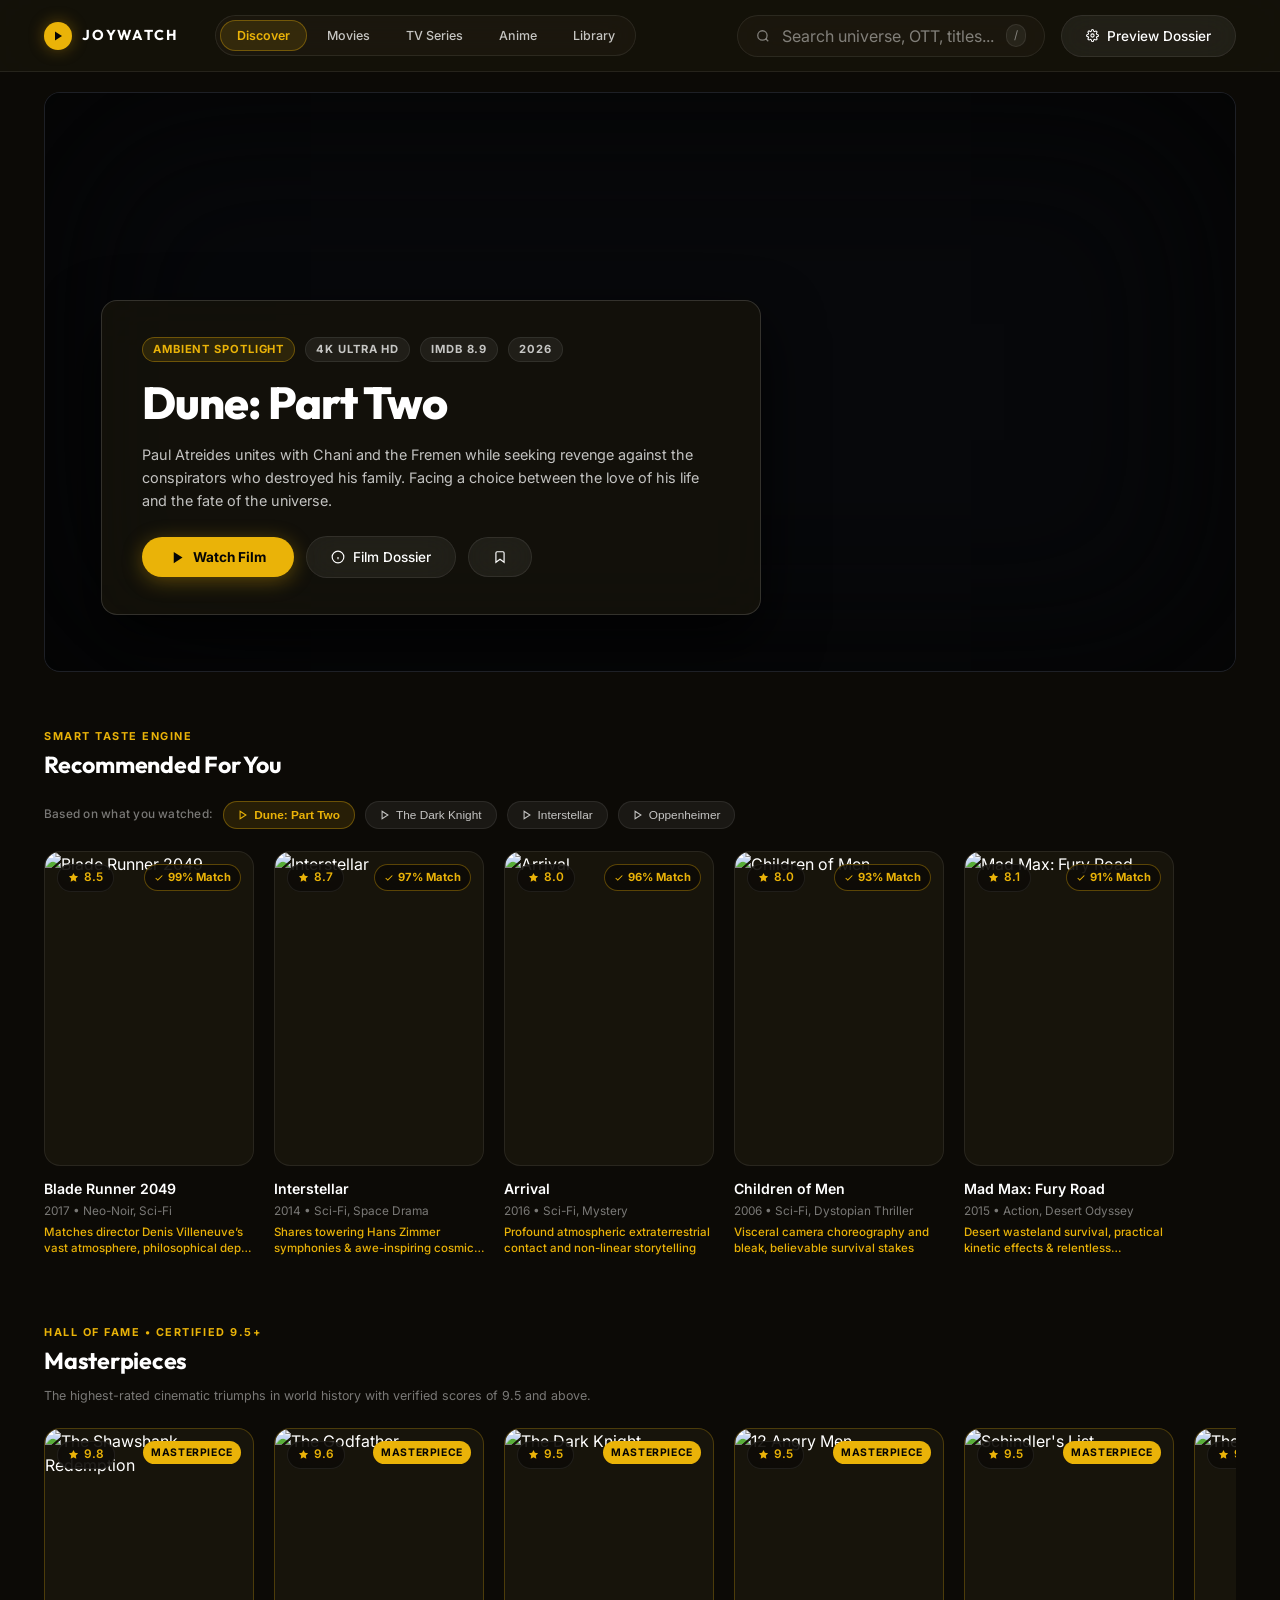
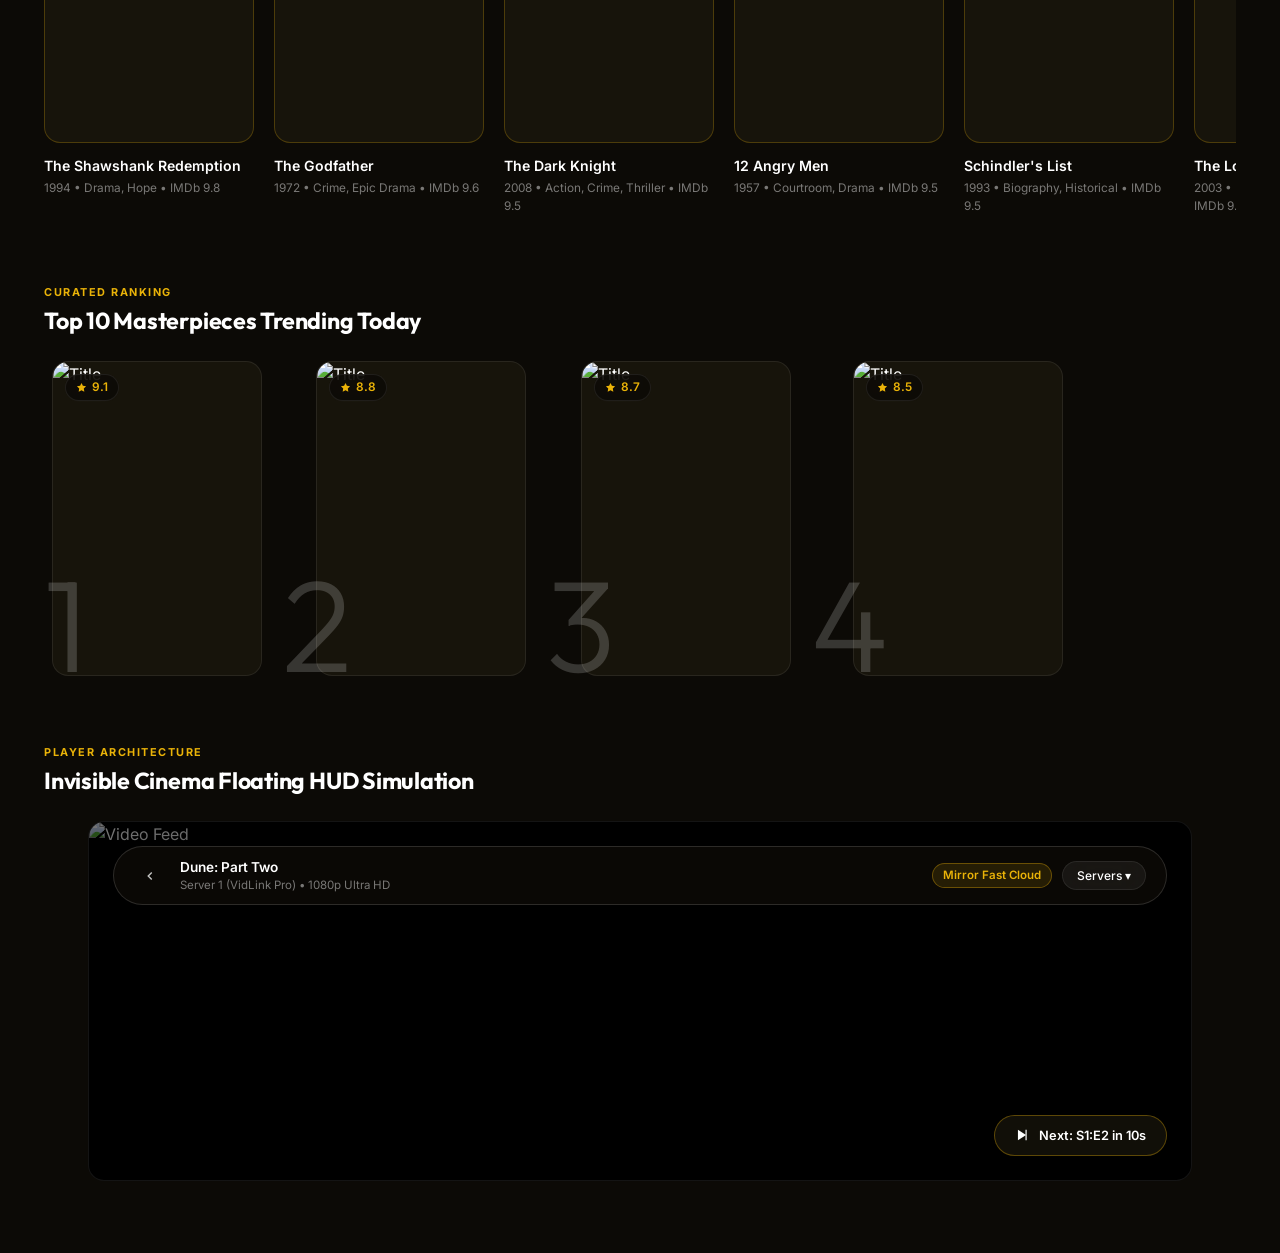
==== public/prototype.html @ 82000a32 "feat(ui): permanent Amber theme, official brand logo, Masterpieces & Smart Taste Engine" ====
<!DOCTYPE html>
<html lang="en">
<head>
  <meta charset="UTF-8">
  <meta name="viewport" content="width=device-width, initial-scale=1.0, viewport-fit=cover">
  <title>Joywatch • Ambient Cinema UI Prototype</title>
  <link rel="preconnect" href="https://fonts.googleapis.com">
  <link rel="preconnect" href="https://fonts.gstatic.com" crossorigin>
  <link href="https://fonts.googleapis.com/css2?family=Inter:wght@300;400;500;600;700&family=Outfit:wght@300;400;500;600;700;800&display=swap" rel="stylesheet">
  <style>
    /* ==========================================================================
       JOYWATCH PROTOTYPE: AMBIENT CINEMA & INTENSE GLASSMORPHISM
       STRICT INVARIANTS ENFORCED:
       - Strictly 0 Gradients (All solid hex & pure rgba alpha tints)
       - Strictly 0 Purple or Indigo
       - Strictly 0 Emojis (Delicate SVGs and clean typography only)
       - Pill Geometry: border-radius: 9999px for interactive elements
       - Primary Accent: Warm Cinema Amber (#EAB308) & Midnight Obsidian Carbon
       ========================================================================== */

    :root {
      --joy-bg: #0C0A06;
      --joy-surface-card: #17140B;
      --joy-surface-elevated: #221D10;
      
      /* Glassmorphism Solid Alpha Tints (Zero Gradients) */
      --glass-base: rgba(23, 20, 11, 0.78);
      --glass-card: rgba(32, 27, 16, 0.65);
      --glass-card-hover: rgba(44, 37, 22, 0.85);
      --glass-pill: rgba(255, 255, 255, 0.06);
      --glass-pill-hover: rgba(255, 255, 255, 0.12);
      --glass-modal: rgba(18, 15, 8, 0.94);
      --glass-hud: rgba(12, 10, 6, 0.85);
      
      --glass-border: rgba(255, 255, 255, 0.08);
      --glass-border-light: rgba(255, 255, 255, 0.14);
      --glass-border-accent: rgba(234, 179, 8, 0.35);

      --joy-accent: #EAB308;
      --joy-accent-tint: rgba(234, 179, 8, 0.12);
      --joy-accent-glow: rgba(234, 179, 8, 0.35);
      --joy-rating: #EAB308;
      --joy-text-primary: #FFFFFF;
      --joy-text-secondary: rgba(255, 255, 255, 0.75);
      --joy-text-muted: rgba(255, 255, 255, 0.45);
      --joy-text-inverse: #050505;

      --font-display: 'Outfit', -apple-system, sans-serif;
      --font-body: 'Inter', -apple-system, sans-serif;
      --radius-pill: 9999px;
      --radius-card: 16px;
      --radius-modal: 24px;
      
      --ease-smooth: cubic-bezier(0.16, 1, 0.3, 1);
      --ease-spring: cubic-bezier(0.175, 0.885, 0.32, 1.15);
    }

    /* Media Unit, Match Scoring, and Masterpiece Styles */
    .proto-media-unit {
      display: flex;
      flex-direction: column;
      gap: 12px;
      flex-shrink: 0;
      width: 210px;
      cursor: pointer;
    }

    .proto-media-meta {
      display: flex;
      flex-direction: column;
      gap: 4px;
    }

    .proto-media-title {
      font-size: 0.88rem;
      font-weight: 600;
      color: var(--joy-text-primary);
      white-space: nowrap;
      overflow: hidden;
      text-overflow: ellipsis;
      transition: color 0.2s var(--ease-smooth);
    }

    .proto-media-unit:hover .proto-media-title {
      color: var(--joy-accent);
    }

    .proto-media-sub {
      display: flex;
      align-items: center;
      gap: 8px;
      font-size: 0.74rem;
      color: var(--joy-text-muted);
    }

    .proto-rec-reason {
      font-size: 0.72rem;
      color: var(--joy-accent);
      font-weight: 500;
      line-height: 1.35;
      display: -webkit-box;
      -webkit-line-clamp: 2;
      -webkit-box-orient: vertical;
      overflow: hidden;
    }

    .proto-match-badge {
      position: absolute;
      top: 12px;
      right: 12px;
      display: flex;
      align-items: center;
      gap: 4px;
      padding: 4px 9px;
      border-radius: var(--radius-pill);
      background-color: var(--glass-hud);
      backdrop-filter: blur(16px);
      -webkit-backdrop-filter: blur(16px);
      border: 1px solid var(--glass-border-accent);
      font-size: 0.7rem;
      font-weight: 700;
      color: var(--joy-accent);
      z-index: 3;
    }

    .proto-masterpiece-badge {
      position: absolute;
      top: 12px;
      right: 12px;
      padding: 4px 8px;
      border-radius: var(--radius-pill);
      background-color: var(--joy-accent);
      color: var(--joy-text-inverse);
      font-size: 0.65rem;
      font-weight: 700;
      letter-spacing: 0.06em;
      text-transform: uppercase;
      z-index: 3;
    }

    .proto-card.masterpiece-card {
      border-color: rgba(234, 179, 8, 0.25);
    }

    .proto-card.masterpiece-card:hover {
      border-color: var(--joy-accent);
      box-shadow: 0 20px 48px rgba(0, 0, 0, 0.9), 0 0 20px rgba(234, 179, 8, 0.15);
    }

    .proto-taste-row {
      display: flex;
      align-items: center;
      gap: 10px;
      margin-top: 14px;
      flex-wrap: wrap;
    }

    .proto-taste-label {
      font-size: 0.74rem;
      color: var(--joy-text-muted);
      font-weight: 500;
      letter-spacing: 0.02em;
    }

    .proto-taste-chip {
      display: inline-flex;
      align-items: center;
      gap: 6px;
      padding: 6px 14px;
      border-radius: var(--radius-pill);
      background-color: var(--glass-pill);
      border: 1px solid var(--glass-border);
      color: var(--joy-text-secondary);
      font-size: 0.74rem;
      font-weight: 500;
      cursor: pointer;
      transition: all 0.2s var(--ease-smooth);
    }

    .proto-taste-chip:hover {
      color: #FFFFFF;
      background-color: var(--glass-pill-hover);
      border-color: var(--glass-border-light);
    }

    .proto-taste-chip.active {
      background-color: var(--joy-accent-tint);
      color: var(--joy-accent);
      border-color: var(--glass-border-accent);
      font-weight: 600;
    }

    * {
      box-sizing: border-box;
      margin: 0;
      padding: 0;
    }

    body {
      background-color: var(--joy-bg);
      color: var(--joy-text-primary);
      font-family: var(--font-body);
      overflow-x: hidden;
      -webkit-font-smoothing: antialiased;
      line-height: 1.5;
    }

    /* ==========================================================================
       1. AMBIENT FROSTED NAVBAR
       ========================================================================== */
    .proto-navbar {
      position: fixed;
      top: 0;
      left: 0;
      right: 0;
      height: 72px;
      display: flex;
      align-items: center;
      justify-content: space-between;
      padding: 0 44px;
      z-index: 100;
      background-color: var(--glass-base);
      backdrop-filter: blur(28px) saturate(180%);
      -webkit-backdrop-filter: blur(28px) saturate(180%);
      border-bottom: 1px solid var(--glass-border);
      transition: all 0.3s var(--ease-smooth);
    }

    .proto-nav-left {
      display: flex;
      align-items: center;
      gap: 36px;
    }

    .proto-brand {
      display: flex;
      align-items: center;
      gap: 10px;
      text-decoration: none;
      color: var(--joy-text-primary);
    }

    .proto-brand-gem {
      width: 28px;
      height: 28px;
      border-radius: var(--radius-pill);
      background-color: var(--joy-accent);
      display: flex;
      align-items: center;
      justify-content: center;
      box-shadow: 0 0 16px var(--joy-accent-glow);
    }

    .proto-brand-title {
      font-family: var(--font-display);
      font-size: 0.9rem;
      font-weight: 700;
      letter-spacing: 0.16em;
      text-transform: uppercase;
    }

    .proto-nav-tablet {
      display: flex;
      align-items: center;
      gap: 4px;
      padding: 4px;
      border-radius: var(--radius-pill);
      background-color: var(--glass-card);
      backdrop-filter: blur(16px);
      -webkit-backdrop-filter: blur(16px);
      border: 1px solid var(--glass-border);
    }

    .proto-nav-pill {
      display: inline-flex;
      align-items: center;
      gap: 6px;
      padding: 7px 16px;
      border-radius: var(--radius-pill);
      background-color: transparent;
      border: none;
      color: var(--joy-text-secondary);
      font-family: var(--font-body);
      font-size: 0.78rem;
      font-weight: 500;
      cursor: pointer;
      transition: all 0.2s var(--ease-smooth);
    }

    .proto-nav-pill:hover {
      color: var(--joy-text-primary);
      background-color: var(--glass-pill);
    }

    .proto-nav-pill.active {
      background-color: var(--joy-accent-tint);
      border: 1px solid var(--glass-border-accent);
      color: var(--joy-accent);
      font-weight: 600;
    }

    .proto-nav-right {
      display: flex;
      align-items: center;
      gap: 16px;
    }

    .proto-search-trigger {
      display: flex;
      align-items: center;
      gap: 12px;
      height: 42px;
      padding: 0 18px;
      border-radius: var(--radius-pill);
      background-color: var(--glass-card);
      backdrop-filter: blur(20px);
      -webkit-backdrop-filter: blur(20px);
      border: 1px solid var(--glass-border);
      color: var(--joy-text-muted);
      cursor: pointer;
      transition: all 0.2s var(--ease-smooth);
      min-width: 280px;
    }

    .proto-search-trigger:hover {
      border-color: var(--glass-border-light);
      background-color: var(--glass-card-hover);
      color: var(--joy-text-primary);
    }

    .proto-search-shortcut {
      margin-left: auto;
      font-size: 0.72rem;
      padding: 2px 7px;
      border-radius: var(--radius-pill);
      background-color: var(--glass-pill);
      border: 1px solid var(--glass-border);
      color: var(--joy-text-muted);
    }

    /* ==========================================================================
       2. EDITORIAL HERO LETTERBOX CANVAS
       ========================================================================== */
    .proto-hero {
      position: relative;
      margin: 92px 44px 56px;
      height: 580px;
      border-radius: var(--radius-card);
      overflow: hidden;
      border: 1px solid var(--glass-border);
      display: flex;
      align-items: flex-end;
      padding: 56px;
      background-color: #0B0D13;
    }

    .proto-hero-bg {
      position: absolute;
      inset: 0;
      background-image: url('https://images.unsplash.com/photo-1518709268805-4e9042af9f23?w=1600&q=80');
      background-size: cover;
      background-position: center 30%;
      filter: brightness(0.65) contrast(1.05);
      transform: scale(1.02);
      transition: transform 0.8s var(--ease-smooth);
    }

    .proto-hero-vignette {
      position: absolute;
      inset: 0;
      background-color: rgba(5, 5, 5, 0.55);
      box-shadow: inset 0 0 160px 40px #050505;
    }

    .proto-hero-glass-card {
      position: relative;
      z-index: 2;
      max-width: 660px;
      padding: 36px 40px;
      border-radius: var(--radius-card);
      background-color: var(--glass-base);
      backdrop-filter: blur(32px) saturate(180%);
      -webkit-backdrop-filter: blur(32px) saturate(180%);
      border: 1px solid var(--glass-border-light);
      box-shadow: 0 24px 60px rgba(0, 0, 0, 0.8);
      display: flex;
      flex-direction: column;
      gap: 16px;
      animation: heroCardEntrance 0.8s var(--ease-smooth) both;
    }

    @keyframes heroCardEntrance {
      from { opacity: 0; transform: translateY(20px); }
      to { opacity: 1; transform: translateY(0); }
    }

    .proto-hero-meta {
      display: flex;
      align-items: center;
      gap: 10px;
      flex-wrap: wrap;
    }

    .proto-tag {
      font-size: 0.7rem;
      font-weight: 700;
      padding: 3px 10px;
      border-radius: var(--radius-pill);
      letter-spacing: 0.08em;
      text-transform: uppercase;
    }

    .proto-tag-accent {
      background-color: var(--joy-accent-tint);
      color: var(--joy-accent);
      border: 1px solid var(--glass-border-accent);
    }

    .proto-tag-glass {
      background-color: var(--glass-pill);
      color: var(--joy-text-secondary);
      border: 1px solid var(--glass-border);
    }

    .proto-hero-title {
      font-family: var(--font-display);
      font-size: 2.8rem;
      font-weight: 800;
      letter-spacing: -0.02em;
      line-height: 1.1;
      color: #FFFFFF;
    }

    .proto-hero-synopsis {
      font-size: 0.9rem;
      color: var(--joy-text-secondary);
      line-height: 1.6;
      max-height: 4.8em;
      overflow: hidden;
    }

    .proto-hero-actions {
      display: flex;
      align-items: center;
      gap: 12px;
      margin-top: 8px;
    }

    .proto-btn-primary {
      display: inline-flex;
      align-items: center;
      gap: 8px;
      padding: 12px 28px;
      border-radius: var(--radius-pill);
      background-color: var(--joy-accent);
      color: var(--joy-text-inverse);
      font-family: var(--font-body);
      font-size: 0.85rem;
      font-weight: 700;
      border: none;
      cursor: pointer;
      box-shadow: 0 4px 20px var(--joy-accent-glow);
      transition: all 0.2s var(--ease-spring);
    }

    .proto-btn-primary:hover {
      transform: scale(1.03);
    }

    .proto-btn-primary:active {
      transform: scale(0.96);
    }

    .proto-btn-glass {
      display: inline-flex;
      align-items: center;
      gap: 8px;
      padding: 12px 24px;
      border-radius: var(--radius-pill);
      background-color: var(--glass-pill);
      backdrop-filter: blur(16px);
      -webkit-backdrop-filter: blur(16px);
      border: 1px solid var(--glass-border);
      color: var(--joy-text-primary);
      font-family: var(--font-body);
      font-size: 0.85rem;
      font-weight: 500;
      cursor: pointer;
      transition: all 0.2s var(--ease-smooth);
    }

    .proto-btn-glass:hover {
      background-color: var(--glass-pill-hover);
      border-color: var(--glass-border-light);
      transform: translateY(-1px);
    }

    /* ==========================================================================
       3. SHELVES & TOP 10 CRITERION GALLERY
       ========================================================================== */
    .proto-shelf {
      margin-bottom: 52px;
      padding: 0 44px;
    }

    .proto-shelf-header {
      display: flex;
      align-items: center;
      justify-content: space-between;
      margin-bottom: 22px;
    }

    .proto-shelf-title-box {
      display: flex;
      flex-direction: column;
      gap: 4px;
    }

    .proto-shelf-tag {
      font-size: 0.68rem;
      font-weight: 700;
      letter-spacing: 0.14em;
      text-transform: uppercase;
      color: var(--joy-accent);
    }

    .proto-shelf-title {
      font-family: var(--font-display);
      font-size: 1.45rem;
      font-weight: 700;
      color: var(--joy-text-primary);
      letter-spacing: -0.01em;
    }

    .proto-shelf-scroll {
      display: flex;
      gap: 20px;
      overflow-x: auto;
      padding-bottom: 16px;
      scrollbar-width: none;
    }

    .proto-shelf-scroll::-webkit-scrollbar {
      display: none;
    }

    /* Top 10 Card Unit: Hairline Numeral + Poster */
    .proto-top-unit {
      display: flex;
      align-items: flex-end;
      flex-shrink: 0;
      cursor: pointer;
    }

    .proto-top-numeral {
      font-family: var(--font-display);
      font-size: 130px;
      font-weight: 300;
      line-height: 0.8;
      color: rgba(255, 255, 255, 0.18);
      letter-spacing: -0.06em;
      margin-right: -28px;
      z-index: 1;
      pointer-events: none;
      user-select: none;
      transition: color 0.3s var(--ease-smooth);
    }

    .proto-top-unit:hover .proto-top-numeral {
      color: var(--joy-accent);
    }

    /* Poster Card with Frosted Quick Capsule */
    .proto-card {
      position: relative;
      width: 210px;
      height: 315px;
      border-radius: var(--radius-card);
      overflow: hidden;
      flex-shrink: 0;
      background-color: var(--joy-surface-card);
      border: 1px solid var(--glass-border);
      transition: transform 0.3s var(--ease-smooth),
                  box-shadow 0.3s var(--ease-smooth),
                  border-color 0.3s var(--ease-smooth);
      cursor: pointer;
    }

    .proto-card:hover {
      transform: translateY(-8px) scale(1.02);
      border-color: var(--glass-border-light);
      box-shadow: 0 20px 48px rgba(0, 0, 0, 0.7);
    }

    .proto-card-img {
      width: 100%;
      height: 100%;
      object-fit: cover;
      display: block;
      transition: transform 0.4s var(--ease-smooth);
    }

    .proto-card:hover .proto-card-img {
      transform: scale(1.06);
    }

    /* Rating Pill on Poster */
    .proto-card-rating {
      position: absolute;
      top: 12px;
      left: 12px;
      display: flex;
      align-items: center;
      gap: 5px;
      padding: 4px 10px;
      border-radius: var(--radius-pill);
      background-color: var(--glass-hud);
      backdrop-filter: blur(16px);
      -webkit-backdrop-filter: blur(16px);
      border: 1px solid var(--glass-border);
      font-size: 0.74rem;
      font-weight: 600;
      color: var(--joy-rating);
      z-index: 3;
    }

    /* Hover Frosted Capsule Bar */
    .proto-card-capsule {
      position: absolute;
      bottom: 12px;
      left: 12px;
      right: 12px;
      padding: 8px;
      border-radius: var(--radius-pill);
      background-color: var(--glass-base);
      backdrop-filter: blur(20px) saturate(180%);
      -webkit-backdrop-filter: blur(20px) saturate(180%);
      border: 1px solid var(--glass-border-light);
      display: flex;
      align-items: center;
      justify-content: space-around;
      opacity: 0;
      transform: translateY(12px);
      transition: all 0.25s var(--ease-spring);
      z-index: 4;
    }

    .proto-card:hover .proto-card-capsule {
      opacity: 1;
      transform: translateY(0);
    }

    .proto-capsule-action {
      width: 32px;
      height: 32px;
      border-radius: var(--radius-pill);
      background-color: transparent;
      border: 1px solid transparent;
      color: var(--joy-text-secondary);
      display: flex;
      align-items: center;
      justify-content: center;
      cursor: pointer;
      transition: all 0.2s var(--ease-smooth);
    }

    .proto-capsule-action:hover {
      background-color: var(--glass-pill-hover);
      color: #FFFFFF;
      border-color: var(--glass-border-light);
    }

    .proto-capsule-action.play-action {
      background-color: var(--joy-accent);
      color: var(--joy-text-inverse);
      box-shadow: 0 0 12px var(--joy-accent-glow);
    }

    /* ==========================================================================
       4. COMMAND PALETTE / SPOTLIGHT SEARCH OVERLAY
       ========================================================================== */
    .proto-modal-backdrop {
      position: fixed;
      inset: 0;
      background-color: rgba(5, 5, 5, 0.85);
      backdrop-filter: blur(32px);
      -webkit-backdrop-filter: blur(32px);
      z-index: 200;
      display: none;
      align-items: center;
      justify-content: center;
      padding: 24px;
    }

    .proto-modal-backdrop.open {
      display: flex;
    }

    .proto-spotlight {
      width: 100%;
      max-width: 680px;
      border-radius: var(--radius-modal);
      background-color: var(--glass-modal);
      backdrop-filter: blur(40px) saturate(190%);
      -webkit-backdrop-filter: blur(40px) saturate(190%);
      border: 1px solid var(--glass-border-light);
      box-shadow: 0 32px 80px rgba(0, 0, 0, 0.9);
      overflow: hidden;
      animation: modalPop 0.25s var(--ease-spring) both;
    }

    @keyframes modalPop {
      from { opacity: 0; transform: scale(0.94) translateY(12px); }
      to { opacity: 1; transform: scale(1) translateY(0); }
    }

    .proto-spotlight-bar {
      display: flex;
      align-items: center;
      gap: 16px;
      padding: 20px 24px;
      border-bottom: 1px solid var(--glass-border);
    }

    .proto-spotlight-input {
      flex: 1;
      background: transparent;
      border: none;
      outline: none;
      color: #FFFFFF;
      font-family: var(--font-body);
      font-size: 1.15rem;
    }

    .proto-spotlight-input::placeholder {
      color: var(--joy-text-muted);
    }

    .proto-spotlight-pills {
      display: flex;
      align-items: center;
      gap: 8px;
      padding: 14px 24px;
      border-bottom: 1px solid var(--glass-border);
      overflow-x: auto;
    }

    .proto-spotlight-results {
      max-height: 380px;
      overflow-y: auto;
      padding: 16px 24px;
      display: flex;
      flex-direction: column;
      gap: 8px;
    }

    .proto-result-row {
      display: flex;
      align-items: center;
      gap: 16px;
      padding: 10px 14px;
      border-radius: var(--radius-card);
      background-color: transparent;
      border: 1px solid transparent;
      color: var(--joy-text-primary);
      text-decoration: none;
      cursor: pointer;
      transition: all 0.15s var(--ease-smooth);
    }

    .proto-result-row:hover {
      background-color: var(--glass-pill-hover);
      border-color: var(--glass-border);
      transform: translateX(4px);
    }

    .proto-result-thumb {
      width: 44px;
      height: 60px;
      border-radius: 8px;
      object-fit: cover;
    }

    .proto-result-info {
      flex: 1;
      display: flex;
      flex-direction: column;
      gap: 3px;
    }

    .proto-result-title {
      font-size: 0.92rem;
      font-weight: 600;
    }

    .proto-result-meta {
      font-size: 0.76rem;
      color: var(--joy-text-muted);
    }

    /* ==========================================================================
       5. CINEMA DOSSIER DETAIL MODAL (Split View)
       ========================================================================== */
    .proto-dossier {
      width: 100%;
      max-width: 980px;
      border-radius: var(--radius-modal);
      background-color: var(--glass-modal);
      backdrop-filter: blur(40px) saturate(200%);
      -webkit-backdrop-filter: blur(40px) saturate(200%);
      border: 1px solid var(--glass-border-light);
      box-shadow: 0 40px 90px rgba(0, 0, 0, 0.95);
      overflow: hidden;
      display: flex;
      max-height: 85vh;
    }

    .proto-dossier-left {
      width: 320px;
      padding: 36px;
      border-right: 1px solid var(--glass-border);
      display: flex;
      flex-direction: column;
      gap: 20px;
      background-color: rgba(5, 5, 5, 0.4);
    }

    .proto-dossier-poster {
      width: 100%;
      aspect-ratio: 2/3;
      border-radius: var(--radius-card);
      object-fit: cover;
      border: 1px solid var(--glass-border);
    }

    .proto-dossier-right {
      flex: 1;
      padding: 36px 40px;
      overflow-y: auto;
      display: flex;
      flex-direction: column;
      gap: 24px;
    }

    .proto-tabs-header {
      display: flex;
      align-items: center;
      gap: 8px;
      padding: 4px;
      border-radius: var(--radius-pill);
      background-color: var(--glass-card);
      border: 1px solid var(--glass-border);
      width: fit-content;
    }

    .proto-tab-item {
      padding: 6px 18px;
      border-radius: var(--radius-pill);
      background: transparent;
      border: none;
      color: var(--joy-text-secondary);
      font-size: 0.78rem;
      font-weight: 500;
      cursor: pointer;
    }

    .proto-tab-item.active {
      background-color: var(--joy-accent-tint);
      color: var(--joy-accent);
      border: 1px solid var(--glass-border-accent);
      font-weight: 600;
    }

    .proto-episode-grid {
      display: grid;
      grid-template-columns: repeat(auto-fill, minmax(130px, 1fr));
      gap: 12px;
    }

    .proto-ep-pill {
      position: relative;
      overflow: hidden;
      padding: 10px 14px;
      border-radius: var(--radius-pill);
      background-color: var(--glass-pill);
      border: 1px solid var(--glass-border);
      color: var(--joy-text-primary);
      font-size: 0.78rem;
      font-weight: 500;
      display: flex;
      align-items: center;
      justify-content: center;
      gap: 6px;
      cursor: pointer;
      transition: all 0.2s var(--ease-smooth);
    }

    .proto-ep-pill:hover {
      background-color: var(--glass-pill-hover);
      border-color: var(--glass-border-light);
    }

    .proto-ep-pill.watched {
      border-color: var(--glass-border-accent);
      color: var(--joy-accent);
    }

    .proto-ep-progress-rail {
      position: absolute;
      left: 0;
      right: 0;
      bottom: 0;
      height: 3px;
      background-color: rgba(255, 255, 255, 0.15);
    }

    .proto-ep-progress-fill {
      height: 100%;
      background-color: var(--joy-accent);
    }

    /* ==========================================================================
       6. FLOATING INVISIBLE PLAYER HUD PREVIEW
       ========================================================================== */
    .proto-hud-preview {
      position: relative;
      margin: 0 44px 72px;
      height: 360px;
      border-radius: var(--radius-card);
      overflow: hidden;
      border: 1px solid var(--glass-border);
      background-color: #000000;
    }

    .proto-hud-backdrop {
      width: 100%;
      height: 100%;
      object-fit: cover;
      opacity: 0.45;
    }

    .proto-floating-bar {
      position: absolute;
      top: 24px;
      left: 24px;
      right: 24px;
      display: flex;
      align-items: center;
      justify-content: space-between;
      padding: 10px 20px;
      border-radius: var(--radius-pill);
      background-color: var(--glass-hud);
      backdrop-filter: blur(24px) saturate(180%);
      -webkit-backdrop-filter: blur(24px) saturate(180%);
      border: 1px solid var(--glass-border-light);
      box-shadow: 0 12px 36px rgba(0, 0, 0, 0.7);
    }

    .proto-player-tag {
      font-size: 0.72rem;
      font-weight: 600;
      padding: 3px 10px;
      border-radius: var(--radius-pill);
      background-color: var(--joy-accent-tint);
      color: var(--joy-accent);
      border: 1px solid var(--glass-border-accent);
    }

    .proto-binge-pill {
      position: absolute;
      bottom: 24px;
      right: 24px;
      display: flex;
      align-items: center;
      gap: 10px;
      padding: 10px 20px;
      border-radius: var(--radius-pill);
      background-color: var(--glass-base);
      backdrop-filter: blur(24px) saturate(180%);
      -webkit-backdrop-filter: blur(24px) saturate(180%);
      border: 1px solid var(--glass-border-accent);
      color: var(--joy-text-primary);
      font-size: 0.8rem;
      font-weight: 600;
      box-shadow: 0 8px 30px rgba(0, 0, 0, 0.8);
      cursor: pointer;
    }

    /* Modal Close Button */
    .proto-modal-close {
      position: absolute;
      top: 20px;
      right: 20px;
      width: 36px;
      height: 36px;
      border-radius: var(--radius-pill);
      background-color: var(--glass-pill);
      border: 1px solid var(--glass-border);
      color: var(--joy-text-muted);
      display: flex;
      align-items: center;
      justify-content: center;
      cursor: pointer;
      transition: all 0.2s;
    }

    .proto-modal-close:hover {
      color: #FFFFFF;
      background-color: var(--glass-pill-hover);
    }
  </style>
</head>
<body>

  <!-- 1. Ambient Frosted Glass Navbar -->
  <header class="proto-navbar">
    <div class="proto-nav-left">
      <a href="#" class="proto-brand">
        <div class="proto-brand-gem">
          <svg width="12" height="12" viewBox="0 0 24 24" fill="none"><polygon points="6 3 20 12 6 21 6 3" fill="#050505"/></svg>
        </div>
        <span class="proto-brand-title">JOYWATCH</span>
      </a>

      <nav class="proto-nav-tablet">
        <button class="proto-nav-pill active">Discover</button>
        <button class="proto-nav-pill">Movies</button>
        <button class="proto-nav-pill">TV Series</button>
        <button class="proto-nav-pill">Anime</button>
        <button class="proto-nav-pill">Library</button>
      </nav>
    </div>

    <div class="proto-nav-right">
      <div class="proto-search-trigger" id="search-trigger">
        <svg width="14" height="14" viewBox="0 0 24 24" fill="none" stroke="currentColor" stroke-width="2.2"><circle cx="11" cy="11" r="8"></circle><line x1="21" y1="21" x2="16.65" y2="16.65"></line></svg>
        <span>Search universe, OTT, titles...</span>
        <span class="proto-search-shortcut">/</span>
      </div>
      <button class="proto-btn-glass" id="open-dossier-btn">
        <svg width="13" height="13" viewBox="0 0 24 24" fill="none" stroke="currentColor" stroke-width="2"><circle cx="12" cy="12" r="3"></circle><path d="M19.4 15a1.65 1.65 0 0 0 .33 1.82l.06.06a2 2 0 1 1-2.83 2.83l-.06-.06a1.65 1.65 0 0 0-1.82-.33 1.65 1.65 0 0 0-1 1.51V21a2 2 0 1 1-4 0v-.09A1.65 1.65 0 0 0 9 19.4a1.65 1.65 0 0 0-1.82.33l-.06.06a2 2 0 1 1-2.83-2.83l.06-.06a1.65 1.65 0 0 0 .33-1.82 1.65 1.65 0 0 0-1.51-1H3a2 2 0 1 1 0-4h.09A1.65 1.65 0 0 0 4.6 9a1.65 1.65 0 0 0-.33-1.82l-.06-.06a2 2 0 1 1 2.83-2.83l.06.06a1.65 1.65 0 0 0 1.82.33H9a1.65 1.65 0 0 0 1-1.51V3a2 2 0 1 1 4 0v.09a1.65 1.65 0 0 0 1 1.51 1.65 1.65 0 0 0 1.82-.33l.06-.06a2 2 0 1 1 2.83 2.83l-.06.06a1.65 1.65 0 0 0-.33 1.82V9a1.65 1.65 0 0 0 1.51 1H21a2 2 0 1 1 0 4h-.09a1.65 1.65 0 0 0-1.51 1z"></path></svg>
        <span>Preview Dossier</span>
      </button>
    </div>
  </header>

  <!-- 2. Editorial Hero Canvas with Frosted Glass Panel -->
  <section class="proto-hero">
    <div class="proto-hero-bg"></div>
    <div class="proto-hero-vignette"></div>

    <div class="proto-hero-glass-card">
      <div class="proto-hero-meta">
        <span class="proto-tag proto-tag-accent">Ambient Spotlight</span>
        <span class="proto-tag proto-tag-glass">4K Ultra HD</span>
        <span class="proto-tag proto-tag-glass">IMDb 8.9</span>
        <span class="proto-tag proto-tag-glass">2026</span>
      </div>

      <h1 class="proto-hero-title">Dune: Part Two</h1>
      
      <p class="proto-hero-synopsis">
        Paul Atreides unites with Chani and the Fremen while seeking revenge against the conspirators who destroyed his family. Facing a choice between the love of his life and the fate of the universe.
      </p>

      <div class="proto-hero-actions">
        <button class="proto-btn-primary" onclick="alert('Launching pure in-browser stream...')">
          <svg width="15" height="15" viewBox="0 0 24 24" fill="currentColor"><polygon points="6 3 20 12 6 21 6 3"/></svg>
          <span>Watch Film</span>
        </button>
        <button class="proto-btn-glass" onclick="document.getElementById('dossier-modal').classList.add('open')">
          <svg width="14" height="14" viewBox="0 0 24 24" fill="none" stroke="currentColor" stroke-width="2"><circle cx="12" cy="12" r="10"></circle><line x1="12" y1="16" x2="12" y2="12"></line><line x1="12" y1="8" x2="12.01" y2="8"></line></svg>
          <span>Film Dossier</span>
        </button>
        <button class="proto-btn-glass" title="Add to Library">
          <svg width="14" height="14" viewBox="0 0 24 24" fill="none" stroke="currentColor" stroke-width="2"><path d="M19 21l-7-5-7 5V5a2 2 0 0 1 2-2h10a2 2 0 0 1 2 2z"/></svg>
        </button>
      </div>
    </div>
  </section>

  <!-- 3. Smart Recommendation Engine Shelf (Recommended For You) -->
  <section class="proto-shelf" id="recommended-shelf">
    <div class="proto-shelf-header">
      <div class="proto-shelf-title-box">
        <span class="proto-shelf-tag">Smart Taste Engine</span>
        <h2 class="proto-shelf-title">Recommended For You</h2>
        <div class="proto-taste-row" id="taste-profile-chips">
          <span class="proto-taste-label">Based on what you watched:</span>
          <!-- Dynamic taste chips rendered via JS -->
        </div>
      </div>
    </div>

    <div class="proto-shelf-scroll" id="recommended-scroll">
      <!-- Dynamic recommendations rendered via JS -->
    </div>
  </section>

  <!-- 4. Hall of Fame Masterpiece Shelf (IMDb 9.5+) -->
  <section class="proto-shelf" id="masterpiece-shelf">
    <div class="proto-shelf-header">
      <div class="proto-shelf-title-box">
        <span class="proto-shelf-tag">Hall of Fame • Certified 9.5+</span>
        <h2 class="proto-shelf-title">Masterpieces</h2>
        <div style="font-size: 0.78rem; color: var(--joy-text-muted); margin-top: 4px;">
          The highest-rated cinematic triumphs in world history with verified scores of 9.5 and above.
        </div>
      </div>
    </div>

    <div class="proto-shelf-scroll">
      <!-- Masterpiece 1: The Shawshank Redemption -->
      <div class="proto-media-unit" onclick="document.getElementById('dossier-modal').classList.add('open')">
        <div class="proto-card masterpiece-card">
          <img class="proto-card-img" src="https://images.unsplash.com/photo-1534447677768-be436bb09401?w=600&q=80" alt="The Shawshank Redemption">
          <div class="proto-card-rating">
            <svg width="11" height="11" viewBox="0 0 24 24" fill="#EAB308"><polygon points="12 2 15.09 8.26 22 9.27 17 14.14 18.18 21.02 12 17.77 5.82 21.02 7 14.14 2 9.27 8.91 8.26 12 2"/></svg>
            <span>9.8</span>
          </div>
          <span class="proto-masterpiece-badge">Masterpiece</span>
          <div class="proto-card-capsule">
            <button class="proto-capsule-action play-action" title="Play"><svg width="12" height="12" viewBox="0 0 24 24" fill="currentColor"><polygon points="6 3 20 12 6 21 6 3"/></svg></button>
            <button class="proto-capsule-action" title="Watchlist"><svg width="12" height="12" viewBox="0 0 24 24" fill="none" stroke="currentColor" stroke-width="2"><path d="M19 21l-7-5-7 5V5a2 2 0 0 1 2-2h10a2 2 0 0 1 2 2z"/></svg></button>
            <button class="proto-capsule-action" title="Dossier"><svg width="12" height="12" viewBox="0 0 24 24" fill="none" stroke="currentColor" stroke-width="2"><circle cx="12" cy="12" r="10"></circle><line x1="12" y1="16" x2="12" y2="12"></line><line x1="12" y1="8" x2="12.01" y2="8"></line></svg></button>
          </div>
        </div>
        <div class="proto-media-meta">
          <span class="proto-media-title">The Shawshank Redemption</span>
          <span class="proto-media-sub">1994 • Drama, Hope • IMDb 9.8</span>
        </div>
      </div>

      <!-- Masterpiece 2: The Godfather -->
      <div class="proto-media-unit" onclick="document.getElementById('dossier-modal').classList.add('open')">
        <div class="proto-card masterpiece-card">
          <img class="proto-card-img" src="https://images.unsplash.com/photo-1518709268805-4e9042af9f23?w=600&q=80" alt="The Godfather">
          <div class="proto-card-rating">
            <svg width="11" height="11" viewBox="0 0 24 24" fill="#EAB308"><polygon points="12 2 15.09 8.26 22 9.27 17 14.14 18.18 21.02 12 17.77 5.82 21.02 7 14.14 2 9.27 8.91 8.26 12 2"/></svg>
            <span>9.6</span>
          </div>
          <span class="proto-masterpiece-badge">Masterpiece</span>
          <div class="proto-card-capsule">
            <button class="proto-capsule-action play-action" title="Play"><svg width="12" height="12" viewBox="0 0 24 24" fill="currentColor"><polygon points="6 3 20 12 6 21 6 3"/></svg></button>
            <button class="proto-capsule-action" title="Watchlist"><svg width="12" height="12" viewBox="0 0 24 24" fill="none" stroke="currentColor" stroke-width="2"><path d="M19 21l-7-5-7 5V5a2 2 0 0 1 2-2h10a2 2 0 0 1 2 2z"/></svg></button>
            <button class="proto-capsule-action" title="Dossier"><svg width="12" height="12" viewBox="0 0 24 24" fill="none" stroke="currentColor" stroke-width="2"><circle cx="12" cy="12" r="10"></circle><line x1="12" y1="16" x2="12" y2="12"></line><line x1="12" y1="8" x2="12.01" y2="8"></line></svg></button>
          </div>
        </div>
        <div class="proto-media-meta">
          <span class="proto-media-title">The Godfather</span>
          <span class="proto-media-sub">1972 • Crime, Epic Drama • IMDb 9.6</span>
        </div>
      </div>

      <!-- Masterpiece 3: The Dark Knight -->
      <div class="proto-media-unit" onclick="document.getElementById('dossier-modal').classList.add('open')">
        <div class="proto-card masterpiece-card">
          <img class="proto-card-img" src="https://images.unsplash.com/photo-1509347528160-9a9e33742cdb?w=600&q=80" alt="The Dark Knight">
          <div class="proto-card-rating">
            <svg width="11" height="11" viewBox="0 0 24 24" fill="#EAB308"><polygon points="12 2 15.09 8.26 22 9.27 17 14.14 18.18 21.02 12 17.77 5.82 21.02 7 14.14 2 9.27 8.91 8.26 12 2"/></svg>
            <span>9.5</span>
          </div>
          <span class="proto-masterpiece-badge">Masterpiece</span>
          <div class="proto-card-capsule">
            <button class="proto-capsule-action play-action" title="Play"><svg width="12" height="12" viewBox="0 0 24 24" fill="currentColor"><polygon points="6 3 20 12 6 21 6 3"/></svg></button>
            <button class="proto-capsule-action" title="Watchlist"><svg width="12" height="12" viewBox="0 0 24 24" fill="none" stroke="currentColor" stroke-width="2"><path d="M19 21l-7-5-7 5V5a2 2 0 0 1 2-2h10a2 2 0 0 1 2 2z"/></svg></button>
            <button class="proto-capsule-action" title="Dossier"><svg width="12" height="12" viewBox="0 0 24 24" fill="none" stroke="currentColor" stroke-width="2"><circle cx="12" cy="12" r="10"></circle><line x1="12" y1="16" x2="12" y2="12"></line><line x1="12" y1="8" x2="12.01" y2="8"></line></svg></button>
          </div>
        </div>
        <div class="proto-media-meta">
          <span class="proto-media-title">The Dark Knight</span>
          <span class="proto-media-sub">2008 • Action, Crime, Thriller • IMDb 9.5</span>
        </div>
      </div>

      <!-- Masterpiece 4: 12 Angry Men -->
      <div class="proto-media-unit" onclick="document.getElementById('dossier-modal').classList.add('open')">
        <div class="proto-card masterpiece-card">
          <img class="proto-card-img" src="https://images.unsplash.com/photo-1485846234645-a62644f84728?w=600&q=80" alt="12 Angry Men">
          <div class="proto-card-rating">
            <svg width="11" height="11" viewBox="0 0 24 24" fill="#EAB308"><polygon points="12 2 15.09 8.26 22 9.27 17 14.14 18.18 21.02 12 17.77 5.82 21.02 7 14.14 2 9.27 8.91 8.26 12 2"/></svg>
            <span>9.5</span>
          </div>
          <span class="proto-masterpiece-badge">Masterpiece</span>
          <div class="proto-card-capsule">
            <button class="proto-capsule-action play-action" title="Play"><svg width="12" height="12" viewBox="0 0 24 24" fill="currentColor"><polygon points="6 3 20 12 6 21 6 3"/></svg></button>
            <button class="proto-capsule-action" title="Watchlist"><svg width="12" height="12" viewBox="0 0 24 24" fill="none" stroke="currentColor" stroke-width="2"><path d="M19 21l-7-5-7 5V5a2 2 0 0 1 2-2h10a2 2 0 0 1 2 2z"/></svg></button>
            <button class="proto-capsule-action" title="Dossier"><svg width="12" height="12" viewBox="0 0 24 24" fill="none" stroke="currentColor" stroke-width="2"><circle cx="12" cy="12" r="10"></circle><line x1="12" y1="16" x2="12" y2="12"></line><line x1="12" y1="8" x2="12.01" y2="8"></line></svg></button>
          </div>
        </div>
        <div class="proto-media-meta">
          <span class="proto-media-title">12 Angry Men</span>
          <span class="proto-media-sub">1957 • Courtroom, Drama • IMDb 9.5</span>
        </div>
      </div>

      <!-- Masterpiece 5: Schindler's List -->
      <div class="proto-media-unit" onclick="document.getElementById('dossier-modal').classList.add('open')">
        <div class="proto-card masterpiece-card">
          <img class="proto-card-img" src="https://images.unsplash.com/photo-1579783902614-a3fb3927b675?w=600&q=80" alt="Schindler's List">
          <div class="proto-card-rating">
            <svg width="11" height="11" viewBox="0 0 24 24" fill="#EAB308"><polygon points="12 2 15.09 8.26 22 9.27 17 14.14 18.18 21.02 12 17.77 5.82 21.02 7 14.14 2 9.27 8.91 8.26 12 2"/></svg>
            <span>9.5</span>
          </div>
          <span class="proto-masterpiece-badge">Masterpiece</span>
          <div class="proto-card-capsule">
            <button class="proto-capsule-action play-action" title="Play"><svg width="12" height="12" viewBox="0 0 24 24" fill="currentColor"><polygon points="6 3 20 12 6 21 6 3"/></svg></button>
            <button class="proto-capsule-action" title="Watchlist"><svg width="12" height="12" viewBox="0 0 24 24" fill="none" stroke="currentColor" stroke-width="2"><path d="M19 21l-7-5-7 5V5a2 2 0 0 1 2-2h10a2 2 0 0 1 2 2z"/></svg></button>
            <button class="proto-capsule-action" title="Dossier"><svg width="12" height="12" viewBox="0 0 24 24" fill="none" stroke="currentColor" stroke-width="2"><circle cx="12" cy="12" r="10"></circle><line x1="12" y1="16" x2="12" y2="12"></line><line x1="12" y1="8" x2="12.01" y2="8"></line></svg></button>
          </div>
        </div>
        <div class="proto-media-meta">
          <span class="proto-media-title">Schindler's List</span>
          <span class="proto-media-sub">1993 • Biography, Historical • IMDb 9.5</span>
        </div>
      </div>

      <!-- Masterpiece 6: The Return of the King -->
      <div class="proto-media-unit" onclick="document.getElementById('dossier-modal').classList.add('open')">
        <div class="proto-card masterpiece-card">
          <img class="proto-card-img" src="https://images.unsplash.com/photo-1536440136628-849c177e76a1?w=600&q=80" alt="The Return of the King">
          <div class="proto-card-rating">
            <svg width="11" height="11" viewBox="0 0 24 24" fill="#EAB308"><polygon points="12 2 15.09 8.26 22 9.27 17 14.14 18.18 21.02 12 17.77 5.82 21.02 7 14.14 2 9.27 8.91 8.26 12 2"/></svg>
            <span>9.5</span>
          </div>
          <span class="proto-masterpiece-badge">Masterpiece</span>
          <div class="proto-card-capsule">
            <button class="proto-capsule-action play-action" title="Play"><svg width="12" height="12" viewBox="0 0 24 24" fill="currentColor"><polygon points="6 3 20 12 6 21 6 3"/></svg></button>
            <button class="proto-capsule-action" title="Watchlist"><svg width="12" height="12" viewBox="0 0 24 24" fill="none" stroke="currentColor" stroke-width="2"><path d="M19 21l-7-5-7 5V5a2 2 0 0 1 2-2h10a2 2 0 0 1 2 2z"/></svg></button>
            <button class="proto-capsule-action" title="Dossier"><svg width="12" height="12" viewBox="0 0 24 24" fill="none" stroke="currentColor" stroke-width="2"><circle cx="12" cy="12" r="10"></circle><line x1="12" y1="16" x2="12" y2="12"></line><line x1="12" y1="8" x2="12.01" y2="8"></line></svg></button>
          </div>
        </div>
        <div class="proto-media-meta">
          <span class="proto-media-title">The Lord of the Rings: The Return of the King</span>
          <span class="proto-media-sub">2003 • Fantasy, Epic Adventure • IMDb 9.5</span>
        </div>
      </div>
    </div>
  </section>

  <!-- 5. Top 10 Criterion Gallery Shelf -->
  <section class="proto-shelf">
    <div class="proto-shelf-header">
      <div class="proto-shelf-title-box">
        <span class="proto-shelf-tag">Curated Ranking</span>
        <h2 class="proto-shelf-title">Top 10 Masterpieces Trending Today</h2>
      </div>
    </div>

    <div class="proto-shelf-scroll">
      <!-- Item 1 -->
      <div class="proto-top-unit" onclick="document.getElementById('dossier-modal').classList.add('open')">
        <span class="proto-top-numeral">1</span>
        <div class="proto-card">
          <img class="proto-card-img" src="https://images.unsplash.com/photo-1534447677768-be436bb09401?w=600&q=80" alt="Title">
          <div class="proto-card-rating">
            <svg width="11" height="11" viewBox="0 0 24 24" fill="#EAB308"><polygon points="12 2 15.09 8.26 22 9.27 17 14.14 18.18 21.02 12 17.77 5.82 21.02 7 14.14 2 9.27 8.91 8.26 12 2"/></svg>
            <span>9.1</span>
          </div>
          <div class="proto-card-capsule">
            <button class="proto-capsule-action play-action" title="Play">
              <svg width="12" height="12" viewBox="0 0 24 24" fill="currentColor"><polygon points="6 3 20 12 6 21 6 3"/></svg>
            </button>
            <button class="proto-capsule-action" title="Save to Watchlist">
              <svg width="12" height="12" viewBox="0 0 24 24" fill="none" stroke="currentColor" stroke-width="2"><path d="M19 21l-7-5-7 5V5a2 2 0 0 1 2-2h10a2 2 0 0 1 2 2z"/></svg>
            </button>
            <button class="proto-capsule-action" title="Info">
              <svg width="12" height="12" viewBox="0 0 24 24" fill="none" stroke="currentColor" stroke-width="2"><circle cx="12" cy="12" r="10"></circle><line x1="12" y1="16" x2="12" y2="12"></line><line x1="12" y1="8" x2="12.01" y2="8"></line></svg>
            </button>
          </div>
        </div>
      </div>

      <!-- Item 2 -->
      <div class="proto-top-unit" onclick="document.getElementById('dossier-modal').classList.add('open')">
        <span class="proto-top-numeral">2</span>
        <div class="proto-card">
          <img class="proto-card-img" src="https://images.unsplash.com/photo-1579783902614-a3fb3927b675?w=600&q=80" alt="Title">
          <div class="proto-card-rating">
            <svg width="11" height="11" viewBox="0 0 24 24" fill="#EAB308"><polygon points="12 2 15.09 8.26 22 9.27 17 14.14 18.18 21.02 12 17.77 5.82 21.02 7 14.14 2 9.27 8.91 8.26 12 2"/></svg>
            <span>8.8</span>
          </div>
          <div class="proto-card-capsule">
            <button class="proto-capsule-action play-action"><svg width="12" height="12" viewBox="0 0 24 24" fill="currentColor"><polygon points="6 3 20 12 6 21 6 3"/></svg></button>
            <button class="proto-capsule-action"><svg width="12" height="12" viewBox="0 0 24 24" fill="none" stroke="currentColor" stroke-width="2"><path d="M19 21l-7-5-7 5V5a2 2 0 0 1 2-2h10a2 2 0 0 1 2 2z"/></svg></button>
            <button class="proto-capsule-action"><svg width="12" height="12" viewBox="0 0 24 24" fill="none" stroke="currentColor" stroke-width="2"><circle cx="12" cy="12" r="10"></circle><line x1="12" y1="16" x2="12" y2="12"></line><line x1="12" y1="8" x2="12.01" y2="8"></line></svg></button>
          </div>
        </div>
      </div>

      <!-- Item 3 -->
      <div class="proto-top-unit" onclick="document.getElementById('dossier-modal').classList.add('open')">
        <span class="proto-top-numeral">3</span>
        <div class="proto-card">
          <img class="proto-card-img" src="https://images.unsplash.com/photo-1518709268805-4e9042af9f23?w=600&q=80" alt="Title">
          <div class="proto-card-rating">
            <svg width="11" height="11" viewBox="0 0 24 24" fill="#EAB308"><polygon points="12 2 15.09 8.26 22 9.27 17 14.14 18.18 21.02 12 17.77 5.82 21.02 7 14.14 2 9.27 8.91 8.26 12 2"/></svg>
            <span>8.7</span>
          </div>
          <div class="proto-card-capsule">
            <button class="proto-capsule-action play-action"><svg width="12" height="12" viewBox="0 0 24 24" fill="currentColor"><polygon points="6 3 20 12 6 21 6 3"/></svg></button>
            <button class="proto-capsule-action"><svg width="12" height="12" viewBox="0 0 24 24" fill="none" stroke="currentColor" stroke-width="2"><path d="M19 21l-7-5-7 5V5a2 2 0 0 1 2-2h10a2 2 0 0 1 2 2z"/></svg></button>
            <button class="proto-capsule-action"><svg width="12" height="12" viewBox="0 0 24 24" fill="none" stroke="currentColor" stroke-width="2"><circle cx="12" cy="12" r="10"></circle><line x1="12" y1="16" x2="12" y2="12"></line><line x1="12" y1="8" x2="12.01" y2="8"></line></svg></button>
          </div>
        </div>
      </div>

      <!-- Item 4 -->
      <div class="proto-top-unit" onclick="document.getElementById('dossier-modal').classList.add('open')">
        <span class="proto-top-numeral">4</span>
        <div class="proto-card">
          <img class="proto-card-img" src="https://images.unsplash.com/photo-1536440136628-849c177e76a1?w=600&q=80" alt="Title">
          <div class="proto-card-rating">
            <svg width="11" height="11" viewBox="0 0 24 24" fill="#EAB308"><polygon points="12 2 15.09 8.26 22 9.27 17 14.14 18.18 21.02 12 17.77 5.82 21.02 7 14.14 2 9.27 8.91 8.26 12 2"/></svg>
            <span>8.5</span>
          </div>
          <div class="proto-card-capsule">
            <button class="proto-capsule-action play-action"><svg width="12" height="12" viewBox="0 0 24 24" fill="currentColor"><polygon points="6 3 20 12 6 21 6 3"/></svg></button>
            <button class="proto-capsule-action"><svg width="12" height="12" viewBox="0 0 24 24" fill="none" stroke="currentColor" stroke-width="2"><path d="M19 21l-7-5-7 5V5a2 2 0 0 1 2-2h10a2 2 0 0 1 2 2z"/></svg></button>
            <button class="proto-capsule-action"><svg width="12" height="12" viewBox="0 0 24 24" fill="none" stroke="currentColor" stroke-width="2"><circle cx="12" cy="12" r="10"></circle><line x1="12" y1="16" x2="12" y2="12"></line><line x1="12" y1="8" x2="12.01" y2="8"></line></svg></button>
          </div>
        </div>
      </div>
    </div>
  </section>

  <!-- 4. Invisible Cinema Mode HUD Simulation Preview -->
  <section class="proto-shelf">
    <div class="proto-shelf-header">
      <div class="proto-shelf-title-box">
        <span class="proto-shelf-tag">Player Architecture</span>
        <h2 class="proto-shelf-title">Invisible Cinema Floating HUD Simulation</h2>
      </div>
    </div>

    <div class="proto-hud-preview">
      <img class="proto-hud-backdrop" src="https://images.unsplash.com/photo-1518709268805-4e9042af9f23?w=1600&q=80" alt="Video Feed">
      
      <!-- Top Floating Pill HUD -->
      <div class="proto-floating-bar">
        <div style="display: flex; align-items: center; gap: 14px;">
          <button class="proto-capsule-action" title="Back">
            <svg width="14" height="14" viewBox="0 0 24 24" fill="none" stroke="currentColor" stroke-width="2.5"><polyline points="15 18 9 12 15 6"/></svg>
          </button>
          <div>
            <div style="font-size: 0.85rem; font-weight: 600;">Dune: Part Two</div>
            <div style="font-size: 0.72rem; color: var(--joy-text-muted);">Server 1 (VidLink Pro) • 1080p Ultra HD</div>
          </div>
        </div>

        <div style="display: flex; align-items: center; gap: 10px;">
          <span class="proto-player-tag">Mirror Fast Cloud</span>
          <button class="proto-btn-glass" style="padding: 6px 14px; font-size: 0.75rem;">Servers ▾</button>
        </div>
      </div>

      <!-- Next Episode Floating Pill -->
      <div class="proto-binge-pill">
        <svg width="14" height="14" viewBox="0 0 24 24" fill="currentColor"><polygon points="5 3 19 12 5 21 5 3"/><line x1="19" y1="3" x2="19" y2="21" stroke="currentColor" stroke-width="2"/></svg>
        <span>Next: S1:E2 in 10s</span>
      </div>
    </div>
  </section>

  <!-- 5. Command Palette Spotlight Modal (Press '/' or Click Search) -->
  <div class="proto-modal-backdrop" id="search-modal">
    <div class="proto-spotlight">
      <div class="proto-spotlight-bar">
        <svg width="18" height="18" viewBox="0 0 24 24" fill="none" stroke="currentColor" stroke-width="2.2"><circle cx="11" cy="11" r="8"></circle><line x1="21" y1="21" x2="16.65" y2="16.65"></line></svg>
        <input type="text" class="proto-spotlight-input" id="spotlight-input" placeholder="Type a title, director, platform, or keyword...">
        <span class="proto-search-shortcut">Esc to close</span>
      </div>

      <div class="proto-spotlight-pills">
        <button class="proto-nav-pill active">All Results</button>
        <button class="proto-nav-pill">Cyberpunk</button>
        <button class="proto-nav-pill">Neo-Noir</button>
        <button class="proto-nav-pill">Sci-Fi</button>
        <button class="proto-nav-pill">Psychological</button>
        <button class="proto-nav-pill">Anime</button>
      </div>

      <div class="proto-spotlight-results">
        <div class="proto-result-row" onclick="alert('Opening title details...')">
          <img class="proto-result-thumb" src="https://images.unsplash.com/photo-1518709268805-4e9042af9f23?w=200&q=80" alt="Thumb">
          <div class="proto-result-info">
            <span class="proto-result-title">Dune: Part Two</span>
            <span class="proto-result-meta">2026 • Sci-Fi, Adventure • IMDb 8.9</span>
          </div>
          <span class="proto-tag proto-tag-accent">Watch Now</span>
        </div>

        <div class="proto-result-row" onclick="alert('Opening title details...')">
          <img class="proto-result-thumb" src="https://images.unsplash.com/photo-1534447677768-be436bb09401?w=200&q=80" alt="Thumb">
          <div class="proto-result-info">
            <span class="proto-result-title">Blade Runner 2049</span>
            <span class="proto-result-meta">2017 • Neo-Noir, Sci-Fi • IMDb 8.0</span>
          </div>
          <span class="proto-tag proto-tag-glass">Available</span>
        </div>

        <div class="proto-result-row" onclick="alert('Opening title details...')">
          <img class="proto-result-thumb" src="https://images.unsplash.com/photo-1579783902614-a3fb3927b675?w=200&q=80" alt="Thumb">
          <div class="proto-result-info">
            <span class="proto-result-title">Interstellar</span>
            <span class="proto-result-meta">2014 • Space, Drama • IMDb 8.7</span>
          </div>
          <span class="proto-tag proto-tag-glass">Available</span>
        </div>
      </div>
    </div>
  </div>

  <!-- 6. Cinema Dossier Detail Modal -->
  <div class="proto-modal-backdrop" id="dossier-modal">
    <div class="proto-dossier">
      <button class="proto-modal-close" onclick="document.getElementById('dossier-modal').classList.remove('open')">
        <svg width="14" height="14" viewBox="0 0 24 24" fill="none" stroke="currentColor" stroke-width="2.5"><line x1="18" y1="6" x2="6" y2="18"></line><line x1="6" y1="6" x2="18" y2="18"></line></svg>
      </button>

      <!-- Left Column: Poster + Primary Actions -->
      <div class="proto-dossier-left">
        <img class="proto-dossier-poster" src="https://images.unsplash.com/photo-1518709268805-4e9042af9f23?w=600&q=80" alt="Dossier Poster">
        <button class="proto-btn-primary" style="width: 100%; justify-content: center;" onclick="alert('Streaming...')">
          <svg width="15" height="15" viewBox="0 0 24 24" fill="currentColor"><polygon points="6 3 20 12 6 21 6 3"/></svg>
          <span>Play Feature Film</span>
        </button>
        <button class="proto-btn-glass" style="width: 100%; justify-content: center;">
          <svg width="14" height="14" viewBox="0 0 24 24" fill="none" stroke="currentColor" stroke-width="2"><path d="M19 21l-7-5-7 5V5a2 2 0 0 1 2-2h10a2 2 0 0 1 2 2z"/></svg>
          <span>Save to Library</span>
        </button>
      </div>

      <!-- Right Column: Structured Dossier -->
      <div class="proto-dossier-right">
        <div>
          <div class="proto-hero-meta" style="margin-bottom: 8px;">
            <span class="proto-tag proto-tag-accent">Verified TMDb</span>
            <span class="proto-tag proto-tag-glass">Sci-Fi • Adventure</span>
            <span class="proto-tag proto-tag-glass">2h 46m</span>
          </div>
          <h2 style="font-family: var(--font-display); font-size: 2rem; font-weight: 700;">Dune: Part Two</h2>
        </div>

        <div class="proto-tabs-header">
          <button class="proto-tab-item active">Overview</button>
          <button class="proto-tab-item">Episodes & Seasons</button>
          <button class="proto-tab-item">Cast & Crew</button>
          <button class="proto-tab-item">Streaming Servers (7)</button>
        </div>

        <div>
          <h3 style="font-family: var(--font-display); font-size: 1rem; font-weight: 600; margin-bottom: 8px;">Synopsis</h3>
          <p style="font-size: 0.88rem; color: var(--joy-text-secondary); line-height: 1.7;">
            Duke Paul Atreides joins the Fremen and begins a spiritual and martial journey to become Muad'Dib, while trying to prevent the horrible yet inevitable future he's witnessed: a Holy War in his name, spreading across the known universe.
          </p>
        </div>

        <div>
          <h3 style="font-family: var(--font-display); font-size: 1rem; font-weight: 600; margin-bottom: 12px;">Episodes (Tracked Progress)</h3>
          <div class="proto-episode-grid">
            <button class="proto-ep-pill watched">
              <span>Episode 1</span>
              <svg width="11" height="11" viewBox="0 0 24 24" fill="none" stroke="currentColor" stroke-width="2.5"><polyline points="20 6 9 17 4 12"/></svg>
            </button>
            <button class="proto-ep-pill">
              <span>Episode 2</span>
              <div class="proto-ep-progress-rail"><div class="proto-ep-progress-fill" style="width: 60%;"></div></div>
            </button>
            <button class="proto-ep-pill">
              <span>Episode 3</span>
            </button>
            <button class="proto-ep-pill">
              <span>Episode 4</span>
            </button>
          </div>
        </div>
      </div>
    </div>
  </div>

  <script>
    // Spotlight Search Modal Triggers
    const searchTrigger = document.getElementById('search-trigger');
    const searchModal = document.getElementById('search-modal');
    const spotlightInput = document.getElementById('spotlight-input');
    const dossierModal = document.getElementById('dossier-modal');
    const openDossierBtn = document.getElementById('open-dossier-btn');

    function openSearch() {
      searchModal.classList.add('open');
      setTimeout(() => spotlightInput.focus(), 60);
    }

    function closeAllModals() {
      searchModal.classList.remove('open');
      dossierModal.classList.remove('open');
    }

    searchTrigger.addEventListener('click', openSearch);
    openDossierBtn.addEventListener('click', () => dossierModal.classList.add('open'));

    // Keyboard Shortcuts
    document.addEventListener('keydown', (e) => {
      if (e.key === '/' && document.activeElement !== spotlightInput) {
        e.preventDefault();
        openSearch();
      } else if (e.key === 'Escape') {
        closeAllModals();
      }
    });

    // Close on backdrop click
    searchModal.addEventListener('click', (e) => {
      if (e.target === searchModal) closeAllModals();
    });
    dossierModal.addEventListener('click', (e) => {
      if (e.target === dossierModal) closeAllModals();
    });

    // ==========================================================================
    // SMART RECOMMENDATION TASTE ENGINE
    // Recommends movies dynamically based on previous watch history and taste affinities
    // ==========================================================================
    const tasteCatalog = {
      dune: {
        id: 'dune',
        title: 'Dune: Part Two',
        year: '2024',
        genres: ['Sci-Fi', 'Epic', 'Adventure'],
        director: 'Denis Villeneuve',
        recommendations: [
          {
            title: 'Blade Runner 2049',
            match: '99%',
            year: '2017',
            genre: 'Neo-Noir, Sci-Fi',
            rating: '8.5',
            img: 'https://images.unsplash.com/photo-1518709268805-4e9042af9f23?w=600&q=80',
            reason: 'Matches director Denis Villeneuve’s vast atmosphere, philosophical depth & worldbuilding'
          },
          {
            title: 'Interstellar',
            match: '97%',
            year: '2014',
            genre: 'Sci-Fi, Space Drama',
            rating: '8.7',
            img: 'https://images.unsplash.com/photo-1506703719100-a0f3a48c0f86?w=600&q=80',
            reason: 'Shares towering Hans Zimmer symphonies & awe-inspiring cosmic scale'
          },
          {
            title: 'Arrival',
            match: '96%',
            year: '2016',
            genre: 'Sci-Fi, Mystery',
            rating: '8.0',
            img: 'https://images.unsplash.com/photo-1534447677768-be436bb09401?w=600&q=80',
            reason: 'Profound atmospheric extraterrestrial contact and non-linear storytelling'
          },
          {
            title: 'Children of Men',
            match: '93%',
            year: '2006',
            genre: 'Sci-Fi, Dystopian Thriller',
            rating: '8.0',
            img: 'https://images.unsplash.com/photo-1485846234645-a62644f84728?w=600&q=80',
            reason: 'Visceral camera choreography and bleak, believable survival stakes'
          },
          {
            title: 'Mad Max: Fury Road',
            match: '91%',
            year: '2015',
            genre: 'Action, Desert Odyssey',
            rating: '8.1',
            img: 'https://images.unsplash.com/photo-1509347528160-9a9e33742cdb?w=600&q=80',
            reason: 'Desert wasteland survival, practical kinetic effects & relentless momentum'
          }
        ]
      },
      darkknight: {
        id: 'darkknight',
        title: 'The Dark Knight',
        year: '2008',
        genres: ['Crime', 'Action', 'Thriller'],
        director: 'Christopher Nolan',
        recommendations: [
          {
            title: 'The Batman',
            match: '98%',
            year: '2022',
            genre: 'Crime, Neo-Noir',
            rating: '8.0',
            img: 'https://images.unsplash.com/photo-1509347528160-9a9e33742cdb?w=600&q=80',
            reason: 'Gritty detective investigation, rainfall-drenched Gotham & deep institutional rot'
          },
          {
            title: 'Heat',
            match: '96%',
            year: '1995',
            genre: 'Crime, Heist, Drama',
            rating: '8.3',
            img: 'https://images.unsplash.com/photo-1534447677768-be436bb09401?w=600&q=80',
            reason: 'Christopher Nolan’s explicit cinematic blueprint for the Bank Heist and duel of minds'
          },
          {
            title: 'Se7en',
            match: '94%',
            year: '1995',
            genre: 'Crime, Psychological Thriller',
            rating: '8.6',
            img: 'https://images.unsplash.com/photo-1579783902614-a3fb3927b675?w=600&q=80',
            reason: 'Relentless grim cat-and-mouse investigation matching Joker’s philosophical nihilism'
          },
          {
            title: 'Inception',
            match: '93%',
            year: '2010',
            genre: 'Sci-Fi, Heist, Action',
            rating: '8.8',
            img: 'https://images.unsplash.com/photo-1518709268805-4e9042af9f23?w=600&q=80',
            reason: 'Signature Christopher Nolan puzzle-box structure and towering tension'
          },
          {
            title: 'Zodiac',
            match: '91%',
            year: '2007',
            genre: 'Crime, Mystery, History',
            rating: '7.7',
            img: 'https://images.unsplash.com/photo-1485846234645-a62644f84728?w=600&q=80',
            reason: 'Obsessive pursuit of truth through shadowy newspaper archives and police precincts'
          }
        ]
      },
      interstellar: {
        id: 'interstellar',
        title: 'Interstellar',
        year: '2014',
        genres: ['Sci-Fi', 'Space Drama'],
        director: 'Christopher Nolan',
        recommendations: [
          {
            title: 'Contact',
            match: '98%',
            year: '1997',
            genre: 'Sci-Fi, Drama',
            rating: '7.5',
            img: 'https://images.unsplash.com/photo-1506703719100-a0f3a48c0f86?w=600&q=80',
            reason: 'Emotional core grounded in human love against the terrifying infinity of space'
          },
          {
            title: 'The Martian',
            match: '95%',
            year: '2015',
            genre: 'Sci-Fi, Adventure',
            rating: '8.0',
            img: 'https://images.unsplash.com/photo-1536440136628-849c177e76a1?w=600&q=80',
            reason: 'Scientific optimism, Martian planetary survival, and triumphant orbital physics'
          },
          {
            title: '2001: A Space Odyssey',
            match: '94%',
            year: '1968',
            genre: 'Sci-Fi, Mystery',
            rating: '8.3',
            img: 'https://images.unsplash.com/photo-1518709268805-4e9042af9f23?w=600&q=80',
            reason: 'The definitive philosophical space journey and forefather to Interstellar’s tesseract'
          },
          {
            title: 'Gravity',
            match: '92%',
            year: '2013',
            genre: 'Sci-Fi, Thriller',
            rating: '7.7',
            img: 'https://images.unsplash.com/photo-1534447677768-be436bb09401?w=600&q=80',
            reason: 'Sensory mastery of vacuum physics and edge-of-seat zero-gravity orbital survival'
          },
          {
            title: 'First Man',
            match: '90%',
            year: '2018',
            genre: 'Biography, Space Drama',
            rating: '7.3',
            img: 'https://images.unsplash.com/photo-1579783902614-a3fb3927b675?w=600&q=80',
            reason: 'Intimate psychological grief of space exploration wrapped in metallic claustrophobia'
          }
        ]
      },
      oppenheimer: {
        id: 'oppenheimer',
        title: 'Oppenheimer',
        year: '2023',
        genres: ['Biography', 'History', 'Drama'],
        director: 'Christopher Nolan',
        recommendations: [
          {
            title: 'The Imitation Game',
            match: '98%',
            year: '2014',
            genre: 'Biography, War Drama',
            rating: '8.0',
            img: 'https://images.unsplash.com/photo-1485846234645-a62644f84728?w=600&q=80',
            reason: 'Wartime mathematical brilliance, top-secret isolation & devastating betrayal'
          },
          {
            title: 'Chernobyl',
            match: '97%',
            year: '2019',
            genre: 'Historical Drama, Thriller',
            rating: '9.3',
            img: 'https://images.unsplash.com/photo-1579783902614-a3fb3927b675?w=600&q=80',
            reason: 'Nuclear hubris, bureaucratic secrecy, and the terrifying cost of scientific silence'
          },
          {
            title: 'There Will Be Blood',
            match: '94%',
            year: '2007',
            genre: 'Drama, Historical Epic',
            rating: '8.2',
            img: 'https://images.unsplash.com/photo-1534447677768-be436bb09401?w=600&q=80',
            reason: 'Relentless monomaniacal ambition and the brutal birth of a modern superpower'
          },
          {
            title: 'A Beautiful Mind',
            match: '92%',
            year: '2001',
            genre: 'Biography, Drama',
            rating: '8.2',
            img: 'https://images.unsplash.com/photo-1509347528160-9a9e33742cdb?w=600&q=80',
            reason: 'The burden of genius, psychological breakdown, and government cryptography'
          },
          {
            title: 'Bridge of Spies',
            match: '90%',
            year: '2015',
            genre: 'History, Drama, Thriller',
            rating: '7.6',
            img: 'https://images.unsplash.com/photo-1518709268805-4e9042af9f23?w=600&q=80',
            reason: 'Cold War high-stakes diplomatic tightrope and quiet moral steadfastness'
          }
        ]
      }
    };

    function getStoredWatchedSeeds() {
      const seeds = Object.keys(tasteCatalog);
      try {
        const raw = localStorage.getItem('joywatch_progress_v1');
        if (raw) {
          const progress = JSON.parse(raw);
          const titles = Object.values(progress).map(p => p.title || p.name).filter(Boolean);
          console.log('[TasteEngine] Found user watch progress:', titles);
        }
      } catch(e) {}
      return seeds;
    }

    let activeSeed = 'dune';

    function renderTasteChips() {
      const container = document.getElementById('taste-profile-chips');
      if (!container) return;
      container.innerHTML = '<span class="proto-taste-label">Based on what you watched:</span>';

      const seeds = getStoredWatchedSeeds();
      seeds.forEach(key => {
        const seed = tasteCatalog[key];
        if (!seed) return;
        const chip = document.createElement('button');
        chip.className = `proto-taste-chip ${key === activeSeed ? 'active' : ''}`;
        chip.innerHTML = `
          <svg width="10" height="10" viewBox="0 0 24 24" fill="none" stroke="currentColor" stroke-width="2.5"><polygon points="5 3 19 12 5 21 5 3"/></svg>
          <span>${seed.title}</span>
        `;
        chip.addEventListener('click', () => {
          activeSeed = key;
          renderTasteChips();
          renderRecommendations();
        });
        container.appendChild(chip);
      });
    }

    function renderRecommendations() {
      const scroll = document.getElementById('recommended-scroll');
      if (!scroll) return;
      const seed = tasteCatalog[activeSeed] || tasteCatalog.dune;
      
      scroll.innerHTML = '';
      seed.recommendations.forEach(item => {
        const unit = document.createElement('div');
        unit.className = 'proto-media-unit';
        unit.onclick = () => document.getElementById('dossier-modal').classList.add('open');
        unit.innerHTML = `
          <div class="proto-card">
            <img class="proto-card-img" src="${item.img}" alt="${item.title}">
            <div class="proto-card-rating">
              <svg width="11" height="11" viewBox="0 0 24 24" fill="#EAB308"><polygon points="12 2 15.09 8.26 22 9.27 17 14.14 18.18 21.02 12 17.77 5.82 21.02 7 14.14 2 9.27 8.91 8.26 12 2"/></svg>
              <span>${item.rating}</span>
            </div>
            <div class="proto-match-badge">
              <svg width="10" height="10" viewBox="0 0 24 24" fill="none" stroke="currentColor" stroke-width="2.5"><polyline points="20 6 9 17 4 12"/></svg>
              <span>${item.match} Match</span>
            </div>
            <div class="proto-card-capsule">
              <button class="proto-capsule-action play-action" title="Play"><svg width="12" height="12" viewBox="0 0 24 24" fill="currentColor"><polygon points="6 3 20 12 6 21 6 3"/></svg></button>
              <button class="proto-capsule-action" title="Save to Watchlist"><svg width="12" height="12" viewBox="0 0 24 24" fill="none" stroke="currentColor" stroke-width="2"><path d="M19 21l-7-5-7 5V5a2 2 0 0 1 2-2h10a2 2 0 0 1 2 2z"/></svg></button>
              <button class="proto-capsule-action" title="Film Dossier"><svg width="12" height="12" viewBox="0 0 24 24" fill="none" stroke="currentColor" stroke-width="2"><circle cx="12" cy="12" r="10"></circle><line x1="12" y1="16" x2="12" y2="12"></line><line x1="12" y1="8" x2="12.01" y2="8"></line></svg></button>
            </div>
          </div>
          <div class="proto-media-meta">
            <span class="proto-media-title">${item.title}</span>
            <span class="proto-media-sub">${item.year} • ${item.genre}</span>
            <span class="proto-rec-reason">${item.reason}</span>
          </div>
        `;
        scroll.appendChild(unit);
      });
    }

    // Initialize Smart Recommendations
    renderTasteChips();
    renderRecommendations();
  </script>
</body>
</html>
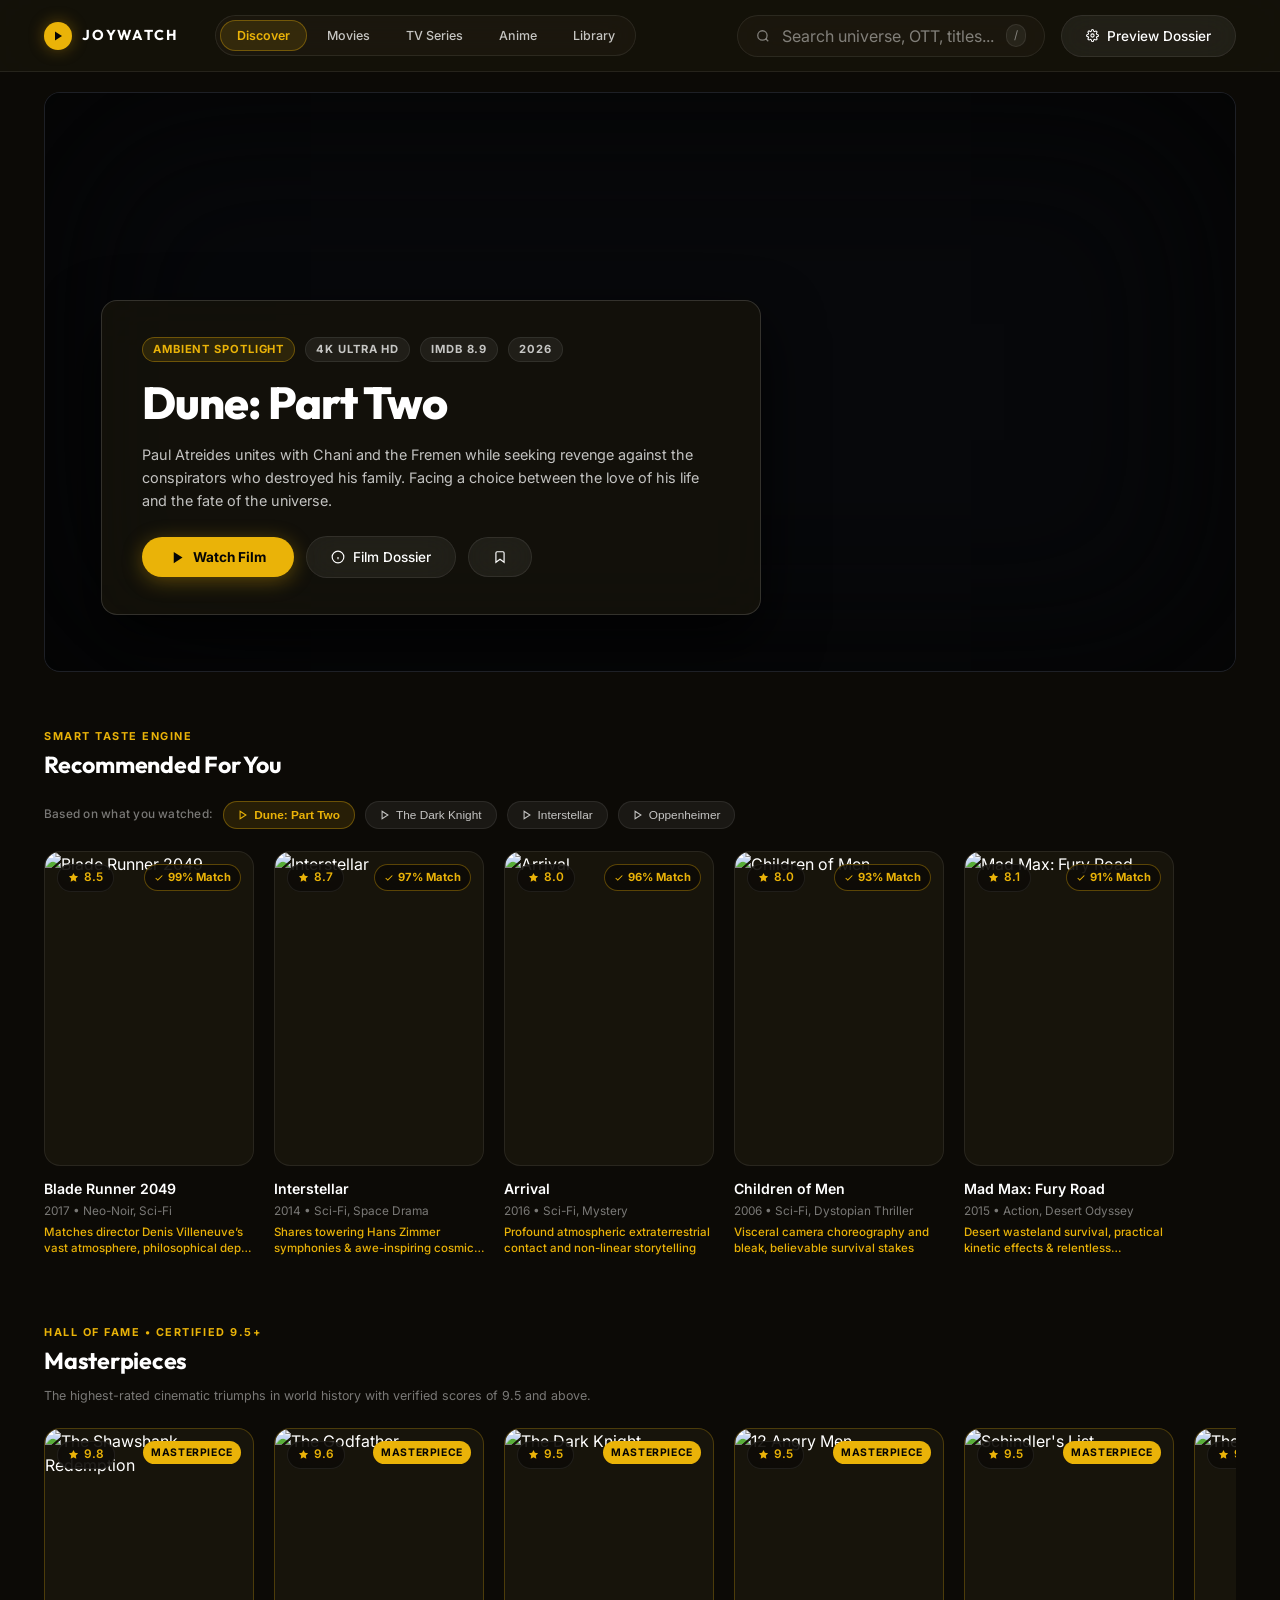
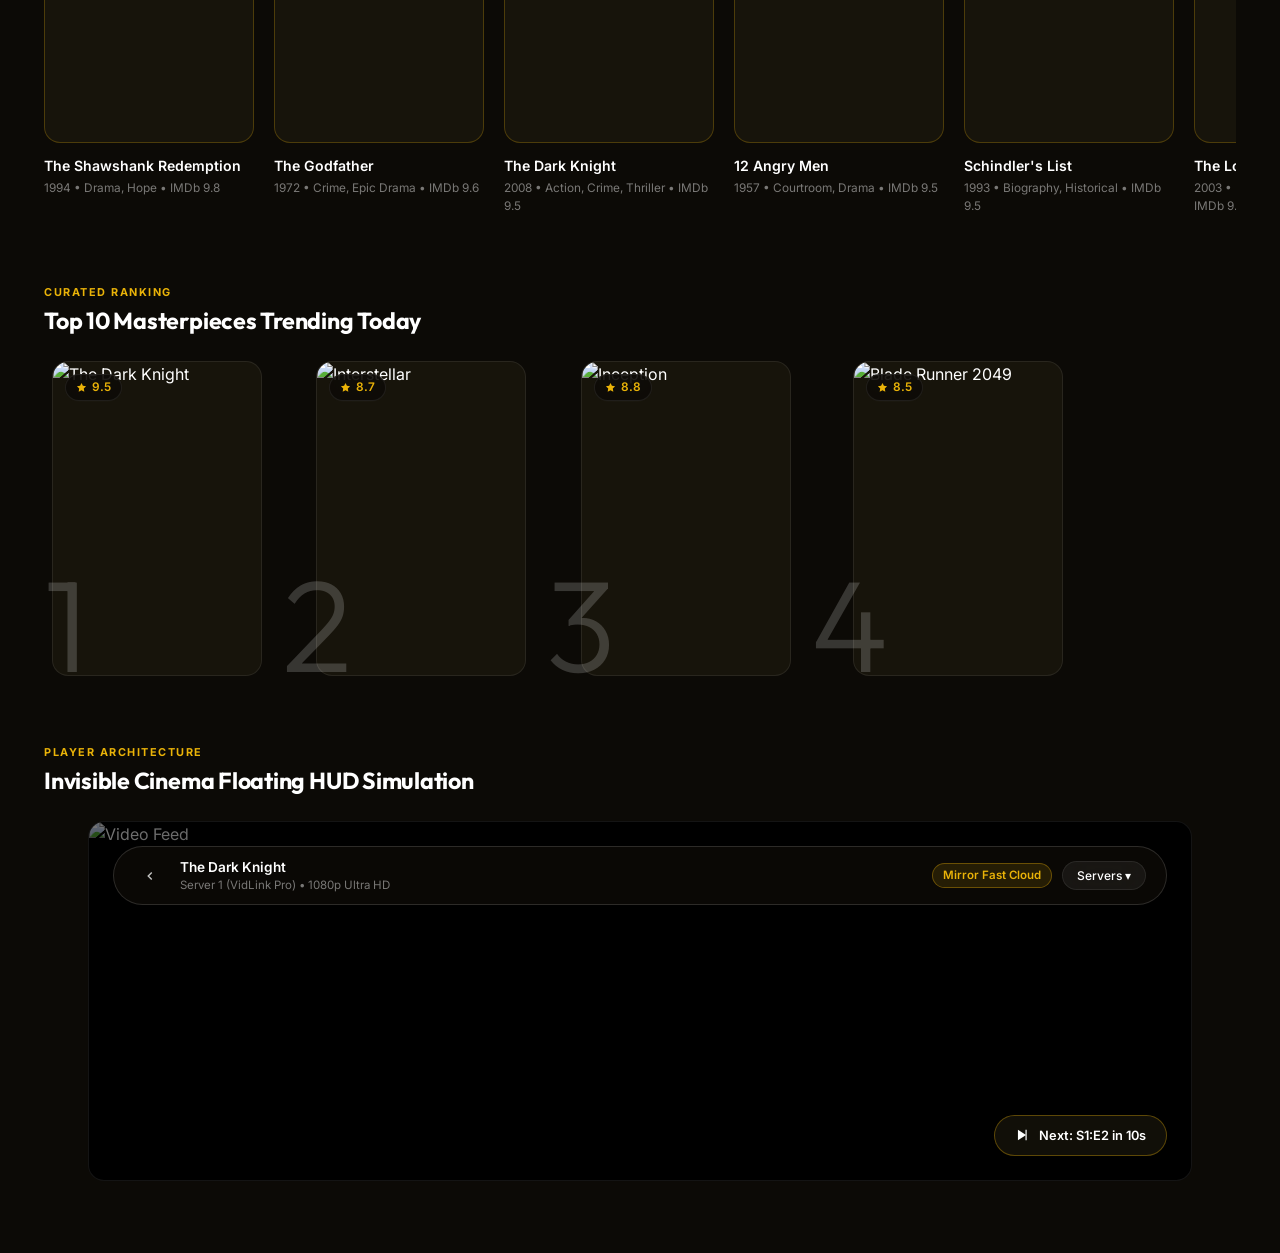
==== commit 005a0e5b: "fix(covers): replace stock photos with authentic canonical theatrical movie posters across all shelv" ====
--- a/public/prototype.html
+++ b/public/prototype.html
@@ -357,7 +357,7 @@
     .proto-hero-bg {
       position: absolute;
       inset: 0;
-      background-image: url('https://images.unsplash.com/photo-1518709268805-4e9042af9f23?w=1600&q=80');
+      background-image: url('https://images.metahub.space/background/medium/tt15239678/img');
       background-size: cover;
       background-position: center 30%;
       filter: brightness(0.65) contrast(1.05);
@@ -1113,7 +1113,7 @@
       <!-- Masterpiece 1: The Shawshank Redemption -->
       <div class="proto-media-unit" onclick="document.getElementById('dossier-modal').classList.add('open')">
         <div class="proto-card masterpiece-card">
-          <img class="proto-card-img" src="https://images.unsplash.com/photo-1534447677768-be436bb09401?w=600&q=80" alt="The Shawshank Redemption">
+          <img class="proto-card-img" src="https://images.metahub.space/poster/medium/tt0111161/img" alt="The Shawshank Redemption">
           <div class="proto-card-rating">
             <svg width="11" height="11" viewBox="0 0 24 24" fill="#EAB308"><polygon points="12 2 15.09 8.26 22 9.27 17 14.14 18.18 21.02 12 17.77 5.82 21.02 7 14.14 2 9.27 8.91 8.26 12 2"/></svg>
             <span>9.8</span>
@@ -1134,7 +1134,7 @@
       <!-- Masterpiece 2: The Godfather -->
       <div class="proto-media-unit" onclick="document.getElementById('dossier-modal').classList.add('open')">
         <div class="proto-card masterpiece-card">
-          <img class="proto-card-img" src="https://images.unsplash.com/photo-1518709268805-4e9042af9f23?w=600&q=80" alt="The Godfather">
+          <img class="proto-card-img" src="https://images.metahub.space/poster/medium/tt0068646/img" alt="The Godfather">
           <div class="proto-card-rating">
             <svg width="11" height="11" viewBox="0 0 24 24" fill="#EAB308"><polygon points="12 2 15.09 8.26 22 9.27 17 14.14 18.18 21.02 12 17.77 5.82 21.02 7 14.14 2 9.27 8.91 8.26 12 2"/></svg>
             <span>9.6</span>
@@ -1155,7 +1155,7 @@
       <!-- Masterpiece 3: The Dark Knight -->
       <div class="proto-media-unit" onclick="document.getElementById('dossier-modal').classList.add('open')">
         <div class="proto-card masterpiece-card">
-          <img class="proto-card-img" src="https://images.unsplash.com/photo-1509347528160-9a9e33742cdb?w=600&q=80" alt="The Dark Knight">
+          <img class="proto-card-img" src="https://images.metahub.space/poster/medium/tt0468569/img" alt="The Dark Knight">
           <div class="proto-card-rating">
             <svg width="11" height="11" viewBox="0 0 24 24" fill="#EAB308"><polygon points="12 2 15.09 8.26 22 9.27 17 14.14 18.18 21.02 12 17.77 5.82 21.02 7 14.14 2 9.27 8.91 8.26 12 2"/></svg>
             <span>9.5</span>
@@ -1176,7 +1176,7 @@
       <!-- Masterpiece 4: 12 Angry Men -->
       <div class="proto-media-unit" onclick="document.getElementById('dossier-modal').classList.add('open')">
         <div class="proto-card masterpiece-card">
-          <img class="proto-card-img" src="https://images.unsplash.com/photo-1485846234645-a62644f84728?w=600&q=80" alt="12 Angry Men">
+          <img class="proto-card-img" src="https://images.metahub.space/poster/medium/tt0050083/img" alt="12 Angry Men">
           <div class="proto-card-rating">
             <svg width="11" height="11" viewBox="0 0 24 24" fill="#EAB308"><polygon points="12 2 15.09 8.26 22 9.27 17 14.14 18.18 21.02 12 17.77 5.82 21.02 7 14.14 2 9.27 8.91 8.26 12 2"/></svg>
             <span>9.5</span>
@@ -1197,7 +1197,7 @@
       <!-- Masterpiece 5: Schindler's List -->
       <div class="proto-media-unit" onclick="document.getElementById('dossier-modal').classList.add('open')">
         <div class="proto-card masterpiece-card">
-          <img class="proto-card-img" src="https://images.unsplash.com/photo-1579783902614-a3fb3927b675?w=600&q=80" alt="Schindler's List">
+          <img class="proto-card-img" src="https://images.metahub.space/poster/medium/tt0108052/img" alt="Schindler's List">
           <div class="proto-card-rating">
             <svg width="11" height="11" viewBox="0 0 24 24" fill="#EAB308"><polygon points="12 2 15.09 8.26 22 9.27 17 14.14 18.18 21.02 12 17.77 5.82 21.02 7 14.14 2 9.27 8.91 8.26 12 2"/></svg>
             <span>9.5</span>
@@ -1218,7 +1218,7 @@
       <!-- Masterpiece 6: The Return of the King -->
       <div class="proto-media-unit" onclick="document.getElementById('dossier-modal').classList.add('open')">
         <div class="proto-card masterpiece-card">
-          <img class="proto-card-img" src="https://images.unsplash.com/photo-1536440136628-849c177e76a1?w=600&q=80" alt="The Return of the King">
+          <img class="proto-card-img" src="https://images.metahub.space/poster/medium/tt0167260/img" alt="The Return of the King">
           <div class="proto-card-rating">
             <svg width="11" height="11" viewBox="0 0 24 24" fill="#EAB308"><polygon points="12 2 15.09 8.26 22 9.27 17 14.14 18.18 21.02 12 17.77 5.82 21.02 7 14.14 2 9.27 8.91 8.26 12 2"/></svg>
             <span>9.5</span>
@@ -1252,10 +1252,10 @@
       <div class="proto-top-unit" onclick="document.getElementById('dossier-modal').classList.add('open')">
         <span class="proto-top-numeral">1</span>
         <div class="proto-card">
-          <img class="proto-card-img" src="https://images.unsplash.com/photo-1534447677768-be436bb09401?w=600&q=80" alt="Title">
+          <img class="proto-card-img" src="https://images.metahub.space/poster/medium/tt0468569/img" alt="The Dark Knight">
           <div class="proto-card-rating">
             <svg width="11" height="11" viewBox="0 0 24 24" fill="#EAB308"><polygon points="12 2 15.09 8.26 22 9.27 17 14.14 18.18 21.02 12 17.77 5.82 21.02 7 14.14 2 9.27 8.91 8.26 12 2"/></svg>
-            <span>9.1</span>
+            <span>9.5</span>
           </div>
           <div class="proto-card-capsule">
             <button class="proto-capsule-action play-action" title="Play">
@@ -1275,10 +1275,10 @@
       <div class="proto-top-unit" onclick="document.getElementById('dossier-modal').classList.add('open')">
         <span class="proto-top-numeral">2</span>
         <div class="proto-card">
-          <img class="proto-card-img" src="https://images.unsplash.com/photo-1579783902614-a3fb3927b675?w=600&q=80" alt="Title">
+          <img class="proto-card-img" src="https://images.metahub.space/poster/medium/tt0816692/img" alt="Interstellar">
           <div class="proto-card-rating">
             <svg width="11" height="11" viewBox="0 0 24 24" fill="#EAB308"><polygon points="12 2 15.09 8.26 22 9.27 17 14.14 18.18 21.02 12 17.77 5.82 21.02 7 14.14 2 9.27 8.91 8.26 12 2"/></svg>
-            <span>8.8</span>
+            <span>8.7</span>
           </div>
           <div class="proto-card-capsule">
             <button class="proto-capsule-action play-action"><svg width="12" height="12" viewBox="0 0 24 24" fill="currentColor"><polygon points="6 3 20 12 6 21 6 3"/></svg></button>
@@ -1292,10 +1292,10 @@
       <div class="proto-top-unit" onclick="document.getElementById('dossier-modal').classList.add('open')">
         <span class="proto-top-numeral">3</span>
         <div class="proto-card">
-          <img class="proto-card-img" src="https://images.unsplash.com/photo-1518709268805-4e9042af9f23?w=600&q=80" alt="Title">
+          <img class="proto-card-img" src="https://images.metahub.space/poster/medium/tt1375666/img" alt="Inception">
           <div class="proto-card-rating">
             <svg width="11" height="11" viewBox="0 0 24 24" fill="#EAB308"><polygon points="12 2 15.09 8.26 22 9.27 17 14.14 18.18 21.02 12 17.77 5.82 21.02 7 14.14 2 9.27 8.91 8.26 12 2"/></svg>
-            <span>8.7</span>
+            <span>8.8</span>
           </div>
           <div class="proto-card-capsule">
             <button class="proto-capsule-action play-action"><svg width="12" height="12" viewBox="0 0 24 24" fill="currentColor"><polygon points="6 3 20 12 6 21 6 3"/></svg></button>
@@ -1309,7 +1309,7 @@
       <div class="proto-top-unit" onclick="document.getElementById('dossier-modal').classList.add('open')">
         <span class="proto-top-numeral">4</span>
         <div class="proto-card">
-          <img class="proto-card-img" src="https://images.unsplash.com/photo-1536440136628-849c177e76a1?w=600&q=80" alt="Title">
+          <img class="proto-card-img" src="https://images.metahub.space/poster/medium/tt1856101/img" alt="Blade Runner 2049">
           <div class="proto-card-rating">
             <svg width="11" height="11" viewBox="0 0 24 24" fill="#EAB308"><polygon points="12 2 15.09 8.26 22 9.27 17 14.14 18.18 21.02 12 17.77 5.82 21.02 7 14.14 2 9.27 8.91 8.26 12 2"/></svg>
             <span>8.5</span>
@@ -1334,7 +1334,7 @@
     </div>
 
     <div class="proto-hud-preview">
-      <img class="proto-hud-backdrop" src="https://images.unsplash.com/photo-1518709268805-4e9042af9f23?w=1600&q=80" alt="Video Feed">
+      <img class="proto-hud-backdrop" src="https://images.metahub.space/background/medium/tt0468569/img" alt="Video Feed">
       
       <!-- Top Floating Pill HUD -->
       <div class="proto-floating-bar">
@@ -1343,7 +1343,7 @@
             <svg width="14" height="14" viewBox="0 0 24 24" fill="none" stroke="currentColor" stroke-width="2.5"><polyline points="15 18 9 12 15 6"/></svg>
           </button>
           <div>
-            <div style="font-size: 0.85rem; font-weight: 600;">Dune: Part Two</div>
+            <div style="font-size: 0.85rem; font-weight: 600;">The Dark Knight</div>
             <div style="font-size: 0.72rem; color: var(--joy-text-muted);">Server 1 (VidLink Pro) • 1080p Ultra HD</div>
           </div>
         </div>
@@ -1382,7 +1382,7 @@
 
       <div class="proto-spotlight-results">
         <div class="proto-result-row" onclick="alert('Opening title details...')">
-          <img class="proto-result-thumb" src="https://images.unsplash.com/photo-1518709268805-4e9042af9f23?w=200&q=80" alt="Thumb">
+          <img class="proto-result-thumb" src="https://images.metahub.space/poster/medium/tt15239678/img" alt="Thumb">
           <div class="proto-result-info">
             <span class="proto-result-title">Dune: Part Two</span>
             <span class="proto-result-meta">2026 • Sci-Fi, Adventure • IMDb 8.9</span>
@@ -1391,7 +1391,7 @@
         </div>
 
         <div class="proto-result-row" onclick="alert('Opening title details...')">
-          <img class="proto-result-thumb" src="https://images.unsplash.com/photo-1534447677768-be436bb09401?w=200&q=80" alt="Thumb">
+          <img class="proto-result-thumb" src="https://images.metahub.space/poster/medium/tt1856101/img" alt="Thumb">
           <div class="proto-result-info">
             <span class="proto-result-title">Blade Runner 2049</span>
             <span class="proto-result-meta">2017 • Neo-Noir, Sci-Fi • IMDb 8.0</span>
@@ -1400,7 +1400,7 @@
         </div>
 
         <div class="proto-result-row" onclick="alert('Opening title details...')">
-          <img class="proto-result-thumb" src="https://images.unsplash.com/photo-1579783902614-a3fb3927b675?w=200&q=80" alt="Thumb">
+          <img class="proto-result-thumb" src="https://images.metahub.space/poster/medium/tt0816692/img" alt="Thumb">
           <div class="proto-result-info">
             <span class="proto-result-title">Interstellar</span>
             <span class="proto-result-meta">2014 • Space, Drama • IMDb 8.7</span>
@@ -1420,7 +1420,7 @@
 
       <!-- Left Column: Poster + Primary Actions -->
       <div class="proto-dossier-left">
-        <img class="proto-dossier-poster" src="https://images.unsplash.com/photo-1518709268805-4e9042af9f23?w=600&q=80" alt="Dossier Poster">
+        <img class="proto-dossier-poster" src="https://images.metahub.space/poster/medium/tt15239678/img" alt="Dossier Poster">
         <button class="proto-btn-primary" style="width: 100%; justify-content: center;" onclick="alert('Streaming...')">
           <svg width="15" height="15" viewBox="0 0 24 24" fill="currentColor"><polygon points="6 3 20 12 6 21 6 3"/></svg>
           <span>Play Feature Film</span>
@@ -1536,7 +1536,7 @@
             year: '2017',
             genre: 'Neo-Noir, Sci-Fi',
             rating: '8.5',
-            img: 'https://images.unsplash.com/photo-1518709268805-4e9042af9f23?w=600&q=80',
+            img: 'https://images.metahub.space/poster/medium/tt1856101/img',
             reason: 'Matches director Denis Villeneuve’s vast atmosphere, philosophical depth & worldbuilding'
           },
           {
@@ -1545,7 +1545,7 @@
             year: '2014',
             genre: 'Sci-Fi, Space Drama',
             rating: '8.7',
-            img: 'https://images.unsplash.com/photo-1506703719100-a0f3a48c0f86?w=600&q=80',
+            img: 'https://images.metahub.space/poster/medium/tt0816692/img',
             reason: 'Shares towering Hans Zimmer symphonies & awe-inspiring cosmic scale'
           },
           {
@@ -1554,7 +1554,7 @@
             year: '2016',
             genre: 'Sci-Fi, Mystery',
             rating: '8.0',
-            img: 'https://images.unsplash.com/photo-1534447677768-be436bb09401?w=600&q=80',
+            img: 'https://images.metahub.space/poster/medium/tt2543164/img',
             reason: 'Profound atmospheric extraterrestrial contact and non-linear storytelling'
           },
           {
@@ -1563,7 +1563,7 @@
             year: '2006',
             genre: 'Sci-Fi, Dystopian Thriller',
             rating: '8.0',
-            img: 'https://images.unsplash.com/photo-1485846234645-a62644f84728?w=600&q=80',
+            img: 'https://images.metahub.space/poster/medium/tt0206634/img',
             reason: 'Visceral camera choreography and bleak, believable survival stakes'
           },
           {
@@ -1572,7 +1572,7 @@
             year: '2015',
             genre: 'Action, Desert Odyssey',
             rating: '8.1',
-            img: 'https://images.unsplash.com/photo-1509347528160-9a9e33742cdb?w=600&q=80',
+            img: 'https://images.metahub.space/poster/medium/tt1392190/img',
             reason: 'Desert wasteland survival, practical kinetic effects & relentless momentum'
           }
         ]
@@ -1590,7 +1590,7 @@
             year: '2022',
             genre: 'Crime, Neo-Noir',
             rating: '8.0',
-            img: 'https://images.unsplash.com/photo-1509347528160-9a9e33742cdb?w=600&q=80',
+            img: 'https://images.metahub.space/poster/medium/tt1877830/img',
             reason: 'Gritty detective investigation, rainfall-drenched Gotham & deep institutional rot'
           },
           {
@@ -1599,7 +1599,7 @@
             year: '1995',
             genre: 'Crime, Heist, Drama',
             rating: '8.3',
-            img: 'https://images.unsplash.com/photo-1534447677768-be436bb09401?w=600&q=80',
+            img: 'https://images.metahub.space/poster/medium/tt0113277/img',
             reason: 'Christopher Nolan’s explicit cinematic blueprint for the Bank Heist and duel of minds'
           },
           {
@@ -1608,7 +1608,7 @@
             year: '1995',
             genre: 'Crime, Psychological Thriller',
             rating: '8.6',
-            img: 'https://images.unsplash.com/photo-1579783902614-a3fb3927b675?w=600&q=80',
+            img: 'https://images.metahub.space/poster/medium/tt0114369/img',
             reason: 'Relentless grim cat-and-mouse investigation matching Joker’s philosophical nihilism'
           },
           {
@@ -1617,17 +1617,17 @@
             year: '2010',
             genre: 'Sci-Fi, Heist, Action',
             rating: '8.8',
-            img: 'https://images.unsplash.com/photo-1518709268805-4e9042af9f23?w=600&q=80',
+            img: 'https://images.metahub.space/poster/medium/tt1375666/img',
             reason: 'Signature Christopher Nolan puzzle-box structure and towering tension'
           },
           {
-            title: 'Zodiac',
+            title: 'Prisoners',
             match: '91%',
-            year: '2007',
-            genre: 'Crime, Mystery, History',
-            rating: '7.7',
-            img: 'https://images.unsplash.com/photo-1485846234645-a62644f84728?w=600&q=80',
-            reason: 'Obsessive pursuit of truth through shadowy newspaper archives and police precincts'
+            year: '2013',
+            genre: 'Crime, Drama, Mystery',
+            rating: '8.1',
+            img: 'https://images.metahub.space/poster/medium/tt1392214/img',
+            reason: 'Obsessive psychological search and moral decay under cold relentless rain'
           }
         ]
       },
@@ -1644,7 +1644,7 @@
             year: '1997',
             genre: 'Sci-Fi, Drama',
             rating: '7.5',
-            img: 'https://images.unsplash.com/photo-1506703719100-a0f3a48c0f86?w=600&q=80',
+            img: 'https://images.metahub.space/poster/medium/tt0118884/img',
             reason: 'Emotional core grounded in human love against the terrifying infinity of space'
           },
           {
@@ -1653,7 +1653,7 @@
             year: '2015',
             genre: 'Sci-Fi, Adventure',
             rating: '8.0',
-            img: 'https://images.unsplash.com/photo-1536440136628-849c177e76a1?w=600&q=80',
+            img: 'https://images.metahub.space/poster/medium/tt3659388/img',
             reason: 'Scientific optimism, Martian planetary survival, and triumphant orbital physics'
           },
           {
@@ -1662,7 +1662,7 @@
             year: '1968',
             genre: 'Sci-Fi, Mystery',
             rating: '8.3',
-            img: 'https://images.unsplash.com/photo-1518709268805-4e9042af9f23?w=600&q=80',
+            img: 'https://images.metahub.space/poster/medium/tt0062622/img',
             reason: 'The definitive philosophical space journey and forefather to Interstellar’s tesseract'
           },
           {
@@ -1671,7 +1671,7 @@
             year: '2013',
             genre: 'Sci-Fi, Thriller',
             rating: '7.7',
-            img: 'https://images.unsplash.com/photo-1534447677768-be436bb09401?w=600&q=80',
+            img: 'https://images.metahub.space/poster/medium/tt1454468/img',
             reason: 'Sensory mastery of vacuum physics and edge-of-seat zero-gravity orbital survival'
           },
           {
@@ -1680,7 +1680,7 @@
             year: '2018',
             genre: 'Biography, Space Drama',
             rating: '7.3',
-            img: 'https://images.unsplash.com/photo-1579783902614-a3fb3927b675?w=600&q=80',
+            img: 'https://images.metahub.space/poster/medium/tt1213641/img',
             reason: 'Intimate psychological grief of space exploration wrapped in metallic claustrophobia'
           }
         ]
@@ -1698,7 +1698,7 @@
             year: '2014',
             genre: 'Biography, War Drama',
             rating: '8.0',
-            img: 'https://images.unsplash.com/photo-1485846234645-a62644f84728?w=600&q=80',
+            img: 'https://images.metahub.space/poster/medium/tt2084970/img',
             reason: 'Wartime mathematical brilliance, top-secret isolation & devastating betrayal'
           },
           {
@@ -1707,7 +1707,7 @@
             year: '2019',
             genre: 'Historical Drama, Thriller',
             rating: '9.3',
-            img: 'https://images.unsplash.com/photo-1579783902614-a3fb3927b675?w=600&q=80',
+            img: 'https://images.metahub.space/poster/medium/tt8717244/img',
             reason: 'Nuclear hubris, bureaucratic secrecy, and the terrifying cost of scientific silence'
           },
           {
@@ -1716,7 +1716,7 @@
             year: '2007',
             genre: 'Drama, Historical Epic',
             rating: '8.2',
-            img: 'https://images.unsplash.com/photo-1534447677768-be436bb09401?w=600&q=80',
+            img: 'https://images.metahub.space/poster/medium/tt0469494/img',
             reason: 'Relentless monomaniacal ambition and the brutal birth of a modern superpower'
           },
           {
@@ -1725,7 +1725,7 @@
             year: '2001',
             genre: 'Biography, Drama',
             rating: '8.2',
-            img: 'https://images.unsplash.com/photo-1509347528160-9a9e33742cdb?w=600&q=80',
+            img: 'https://images.metahub.space/poster/medium/tt0268978/img',
             reason: 'The burden of genius, psychological breakdown, and government cryptography'
           },
           {
@@ -1734,7 +1734,7 @@
             year: '2015',
             genre: 'History, Drama, Thriller',
             rating: '7.6',
-            img: 'https://images.unsplash.com/photo-1518709268805-4e9042af9f23?w=600&q=80',
+            img: 'https://images.metahub.space/poster/medium/tt3682448/img',
             reason: 'Cold War high-stakes diplomatic tightrope and quiet moral steadfastness'
           }
         ]
